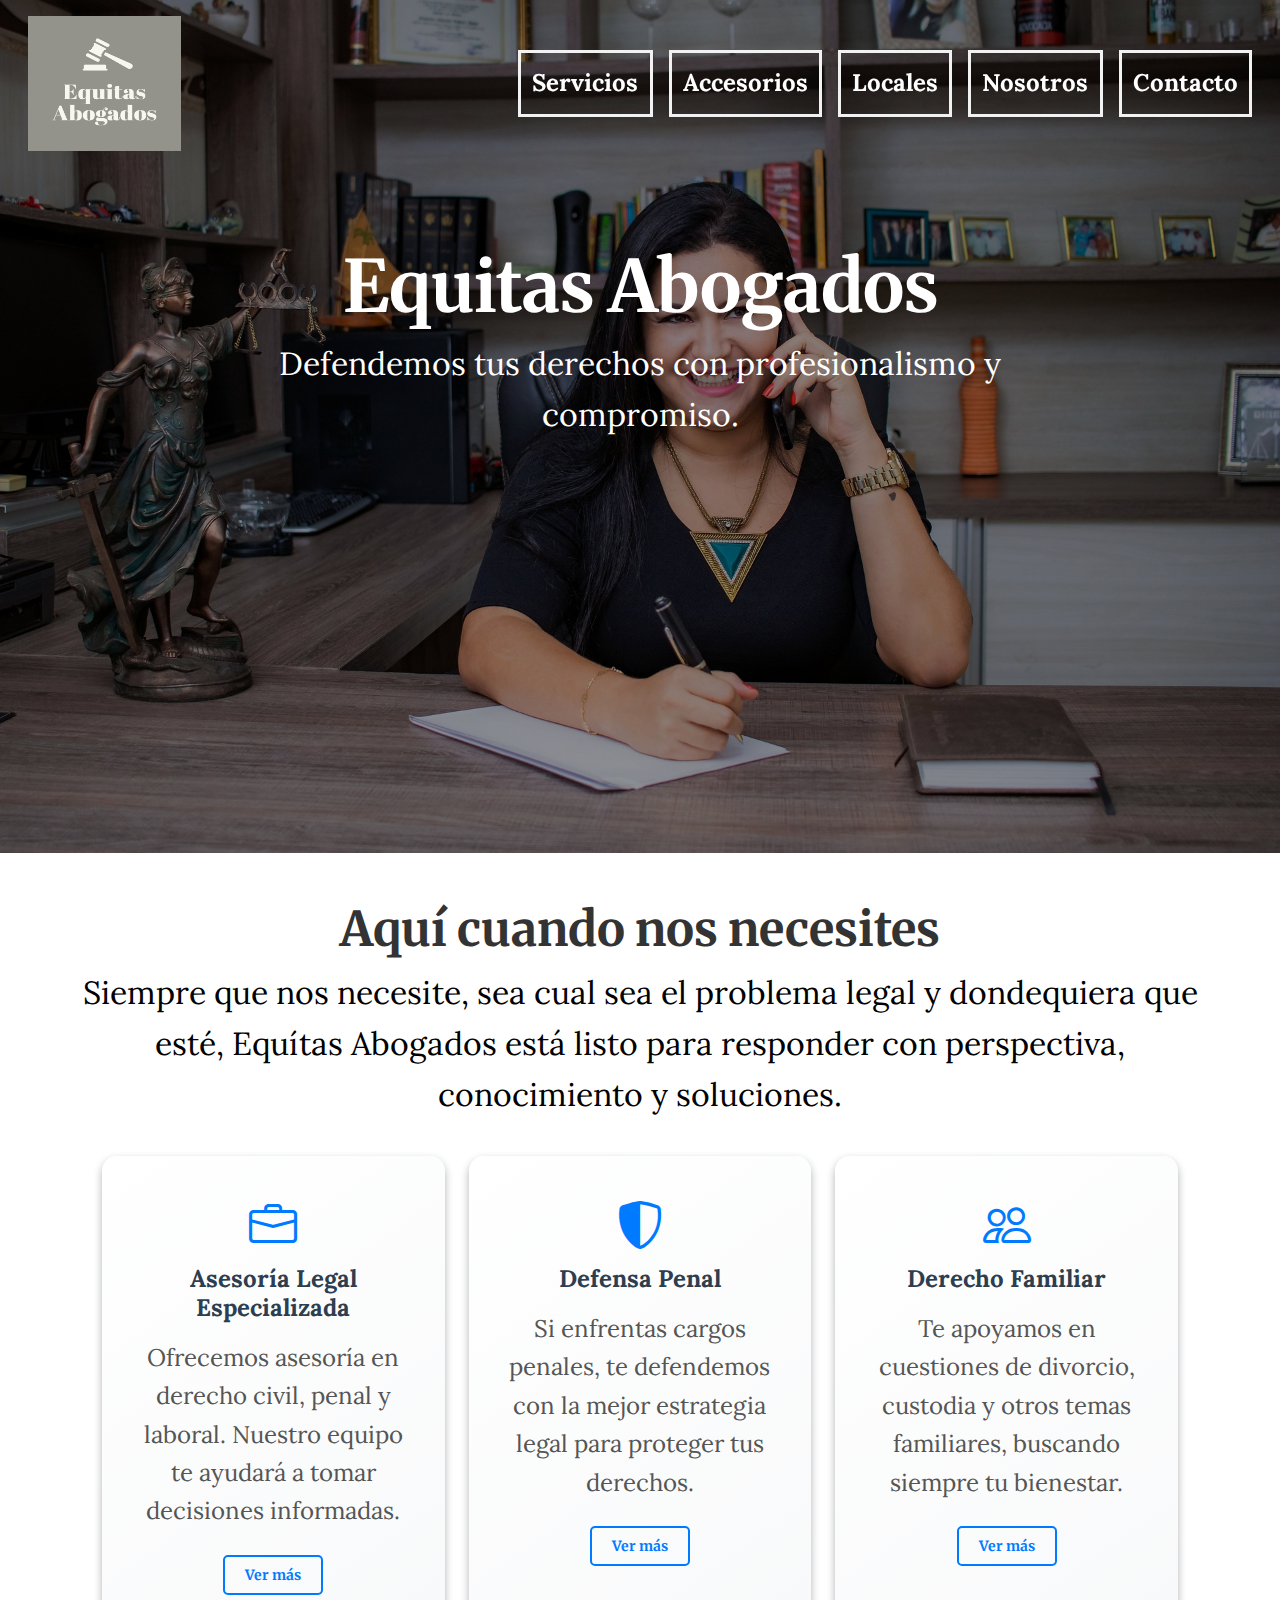
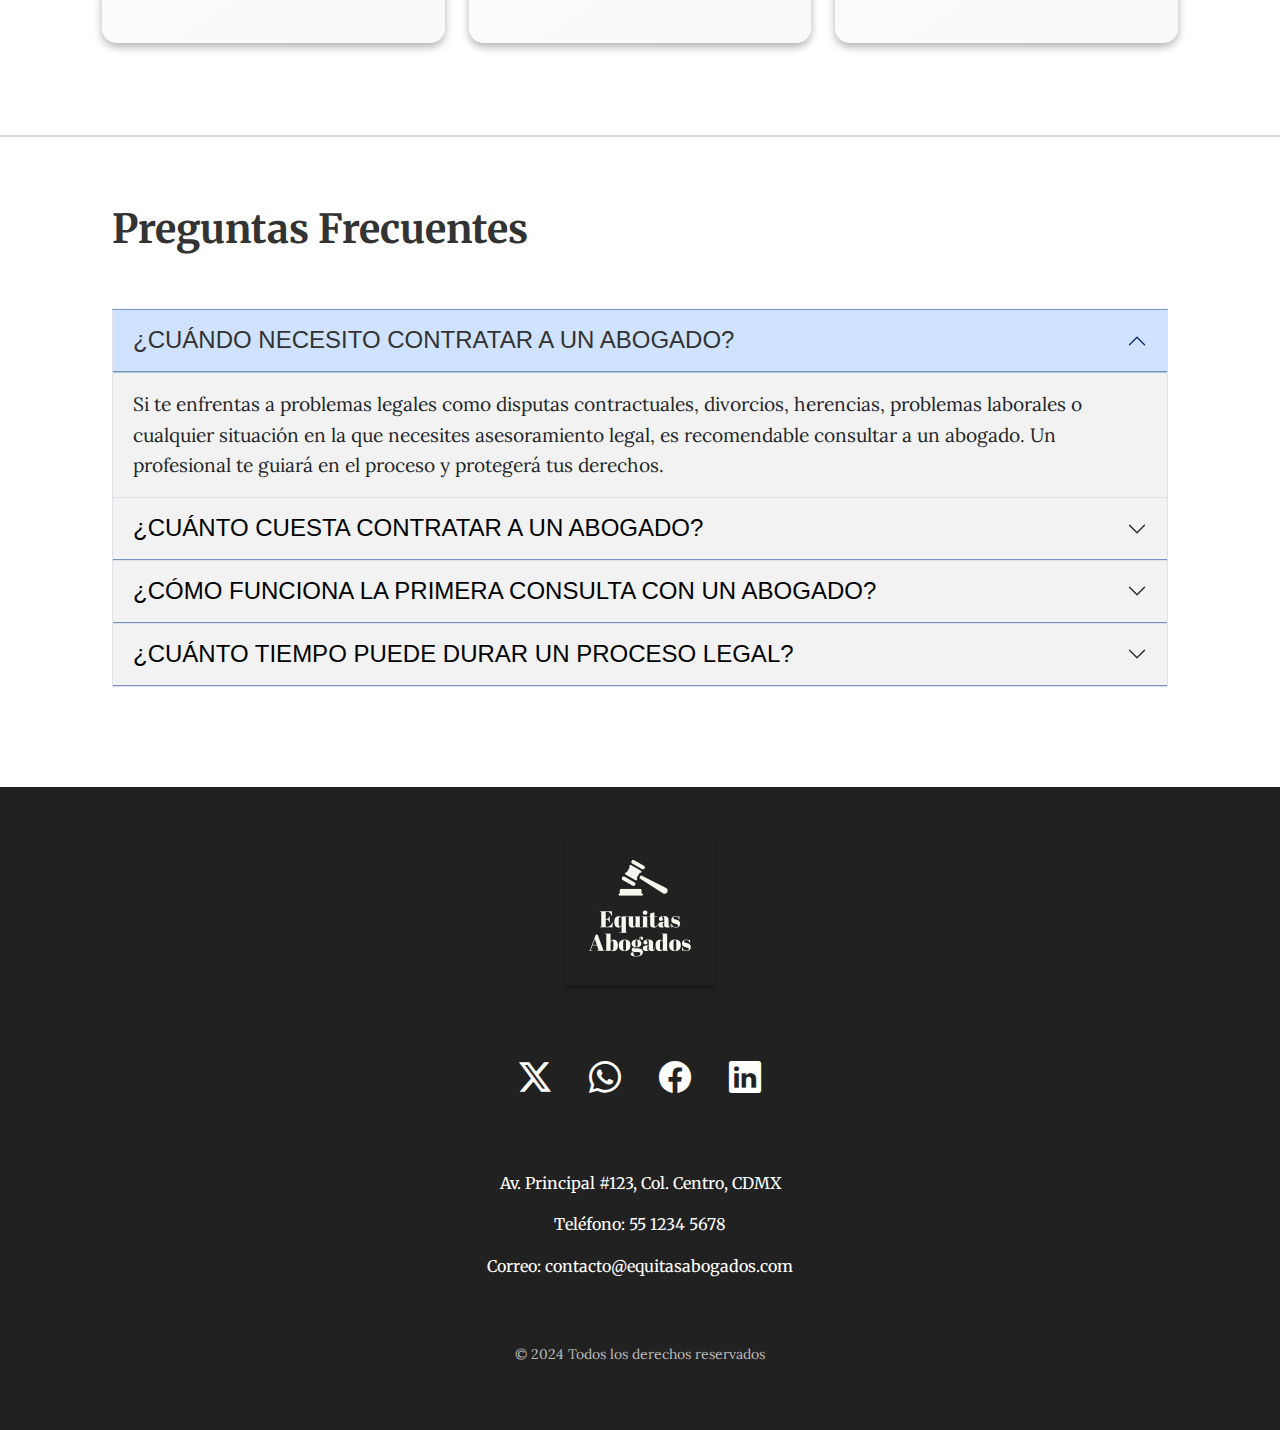
==== index.html @ 5354ce87 "Terminado el home" ====
<!DOCTYPE html>
<html lang="es">
<head>
    <meta charset="UTF-8">
    
    <meta name="description" content="Vortelix">
    <meta name="viewport" content="width=device-width, initial-scale=1.0">
    <!-- Fuentes -->
    <link href="https://fonts.googleapis.com/css2?family=Lora:wght@400;700&family=Merriweather:wght@700&family=Montserrat:wght@600&family=Playfair+Display:ital,wght@1,400&display=swap" rel="stylesheet">

<!-- Bootstrap -->
    <link rel="stylesheet" href="https://cdn.jsdelivr.net/npm/bootstrap-icons@1.11.3/font/bootstrap-icons.min.css">
    <link href="https://cdn.jsdelivr.net/npm/bootstrap@5.3.3/dist/css/bootstrap.min.css" rel="stylesheet" integrity="sha384-QWTKZyjpPEjISv5WaRU9OFeRpok6YctnYmDr5pNlyT2bRjXh0JMhjY6hW+ALEwIH" crossorigin="anonymous">
    <!-- CSS -->
    <link rel="stylesheet" href="style.css">
    <title>Vortelix</title>
    <!-- Favicon -->
    <link rel="icon" href="img/favicon.png" type="image/x-icon">
</head>
<body>
    <!-- Navbar -->
    <nav class="navbar navbar-expand-lg position-absolute w-100 navbar-light  ">
        <div class="container-fluid">
            <button class="navbar-toggler" type="button" data-bs-toggle="collapse" data-bs-target="#navbar-toggler" aria-controls="navbarTogglerDemo01" aria-expanded="false" aria-label="Toggle navigation">
                <i class="bi bi-list text-white fs-1"></i>      
            </button>
          <a class="navbar-logo d-block d-md-none d-lg-none" href="index.html">
            <img src="img/Equitas Abogados-.png" alt="" class="icono-navbar" id="#logo">
          </a>
            <div class="collapse navbar-collapse" id="navbar-toggler">
                <a class="navbar-logo d-none d-lg-block" href="index.html">
                    <img src="img/Equitas Abogados-.png" alt="" class="icono-navbar" id="#logo">
                </a>
                
                <ul class="navbar-nav d-flex justify-content-center align-items-center gap-3">
                    
                    <li class="nav-item">
                        <a class="nav-link " aria-current="page" href="#servicios">Servicios</a>
                    </li>
                    
                    <li class="nav-item">
                        <a class="nav-link" href="./accesorios.html">Accesorios</a>
                    </li>
                    
                    <li class="nav-item">
                        <a class="nav-link" href="./locales.html">Locales</a>
                    </li>
                    <li class="nav-item">
                        <a class="nav-link" href="./blog.html">Nosotros</a>
                    </li>
                    <li class="nav-item">
                        <a class="nav-link" href="./contacto.html">Contacto</a>
                    </li>
                </ul>
            </div>
        </div>
    </nav>
      
    <!-- Hero -->
     
    <section class="  hero ">
        <!-- Carousel (fondo) -->
        
        <div id="carouselExampleAutoplaying" class="carousel slide" data-bs-ride="carousel">
            <div class="carousel-inner">
                <div class="carousel-item active">
                    <img src="img/foto-1.jpg" class="d-block w-100 carousel-img" alt="Imagen 1">
                    <div class="carousel-caption">
                        <h1>Equitas Abogados</h1>
                        <p>Defendemos tus derechos con profesionalismo y compromiso.</p>
                    </div>
                    <div class="carousel-overlay"></div>
                </div>
                <div class="carousel-item">
                    <img src="img/foto-2.jpg" class="d-block w-100 carousel-img" alt="Imagen 2">
                    <div class="carousel-caption">
                        <h1>Expertos en Derecho</h1>
                        <p>Más de 20 años de experiencia resolviendo casos con éxito.</p>
                    </div>
                    <div class="carousel-overlay"></div>
                </div>
                <div class="carousel-item">
                    <img src="img/foto-3.jpg" class="d-block w-100 carousel-img" alt="Imagen 3">
                    <div class="carousel-caption">
                        <h1>Consulta Gratuita</h1>
                        <p>Agenda tu cita y recibe asesoría personalizada.</p>  
                    </div>
                    <div class="carousel-overlay"></div>
                </div>
            </div>
        </div>
        
    </section>

    <!-- Planes -->
    <section class="planes seccion-oscura py-5" id="servicios">
        <div class="container">
            <div class="row plan-cards">
                <div class="tit-servicio text-center">
                    <h1>Aquí cuando nos necesites</h1>
                    <p>Siempre que nos necesite, sea cual sea el problema legal y dondequiera que esté, Equítas Abogados está listo para responder con perspectiva, conocimiento y soluciones.</p>
                </div>
                <div class="row servicios">
                    <div class="col-12 col-lg-4 mb-4">
                        <div class="card h-100">
                            <div class="card-body text-center">
                                <i class="bi bi-briefcase"></i>
                                <h5 class="card-title">Asesoría Legal Especializada</h5>
                                <p class="card-text">Ofrecemos asesoría en derecho civil, penal y laboral. Nuestro equipo te ayudará a tomar decisiones informadas.</p>
                                <a href="#" class="card-link">Ver más</a>
                            </div>
                        </div>
                    </div>
                    <div class="col-12 col-lg-4 mb-4">
                        <div class="card h-100">
                            <div class="card-body text-center">
                                <i class="bi bi-shield-shaded"></i>
                                <h5 class="card-title">Defensa Penal</h5>
                                <p class="card-text">Si enfrentas cargos penales, te defendemos con la mejor estrategia legal para proteger tus derechos.</p>
                                <a href="#" class="card-link">Ver más</a>
                            </div>
                        </div>
                    </div>
                    <div class="col-12  col-lg-4 mb-4">
                        <div class="card h-100 medio">
                            <div class="card-body text-center">
                                <i class="bi bi-people"></i>
                                <h5 class="card-title">Derecho Familiar</h5>
                                <p class="card-text">Te apoyamos en cuestiones de divorcio, custodia y otros temas familiares, buscando siempre tu bienestar.</p>
                                <a href="#" class="card-link">Ver más </i>
                                </a>
                            </div>
                        </div>
                    </div>
                </div>
            </div>
        </div>
    </section>
    <!-- FAQ -->
     <section class="faq">
        <div class="container py-5">
            <h2>Preguntas Frecuentes</h2>
        </div>
        <div class="container">
            <div class="accordion" id="accordionExample">
                <div class="accordion-item">
                  <h2 class="accordion-header" id="headingOne">
                    <button class="accordion-button" type="button" data-bs-toggle="collapse" data-bs-target="#collapseOne" aria-expanded="true" aria-controls="collapseOne">
                        ¿Cuándo necesito contratar a un abogado?
                    </button>
                  </h2>
                  <div id="collapseOne" class="accordion-collapse collapse show" aria-labelledby="headingOne" data-bs-parent="#accordionExample">
                    <div class="accordion-body">
                        Si te enfrentas a problemas legales como disputas contractuales, divorcios, herencias, problemas laborales o cualquier situación en la que necesites asesoramiento legal, es recomendable consultar a un abogado. Un profesional te guiará en el proceso y protegerá tus derechos.
                    </div>
                  </div>
                </div>
                <div class="accordion-item">
                  <h2 class="accordion-header" id="headingTwo">
                    <button class="accordion-button collapsed" type="button" data-bs-toggle="collapse" data-bs-target="#collapseTwo" aria-expanded="false" aria-controls="collapseTwo">
                        ¿Cuánto cuesta contratar a un abogado?
                    </button>
                  </h2>
                  <div id="collapseTwo" class="accordion-collapse collapse" aria-labelledby="headingTwo" data-bs-parent="#accordionExample">
                    <div class="accordion-body">
                        El costo varía según la especialidad del caso, la complejidad y el tiempo que requiera. En nuestro bufete ofrecemos una consulta inicial para evaluar tu situación y brindarte un presupuesto transparente y detallado.
                    </div>
                  </div>
                </div>
                <div class="accordion-item">
                  <h2 class="accordion-header" id="headingThree">
                    <button class="accordion-button collapsed" type="button" data-bs-toggle="collapse" data-bs-target="#collapseThree" aria-expanded="false" aria-controls="collapseThree">
                        ¿Cómo funciona la primera consulta con un abogado?
                    </button>
                  </h2>
                  <div id="collapseThree" class="accordion-collapse collapse" aria-labelledby="headingThree" data-bs-parent="#accordionExample">
                    <div class="accordion-body">
                        En la primera consulta, analizamos tu caso, te explicamos las opciones legales disponibles y resolvemos tus dudas. Te recomendamos traer todos los documentos relevantes para que podamos brindarte la mejor asesoría posible.
                    </div>
                  </div>
                </div>
                <div class="accordion-item">
                    <h2 class="accordion-header" id="headingFour">
                      <button class="accordion-button collapsed" type="button" data-bs-toggle="collapse" data-bs-target="#collapseFour" aria-expanded="false" aria-controls="collapseFour">
                        ¿Cuánto tiempo puede durar un proceso legal?
                      </button>
                    </h2>
                    <div id="collapseFour" class="accordion-collapse collapse" aria-labelledby="headingFour" data-bs-parent="#accordionExample">
                      <div class="accordion-body">
                        La duración de un proceso depende del tipo de caso y la carga de trabajo del sistema judicial. Algunos casos pueden resolverse en semanas con un acuerdo extrajudicial, mientras que otros pueden tardar meses o años si requieren un juicio.
                      </div>
                    </div>
                </div>
              </div>
        </div>
     </section>

     
     
        
    </section>


      <!-- Footer -->
      <footer class="footer d-flex flex-column align-items-center justify-content-center gap-4 py-5">
        <img src="img/logo2.png" alt="Logo" id="logo" class="mb-4">
        <div class="iconos-redes-sociales d-flex flex-wrap align-items-center justify-content-center mb-4">
            <a href="https://x.com" target="_blank">
                <i class="bi bi-twitter-x"></i>
            </a>
            <a href="https://www.instagram.com/" target="_blank">
                <i class="bi bi-whatsapp"></i>
            </a>
            <a href="https://www.facebook.com/" target="_blank">
                <i class="bi bi-facebook"></i>
            </a>
            <a href="https://www.linkedin.com/" target="_blank">
                <i class="bi bi-linkedin"></i>
            </a>
        </div>
        <div class="info text-center">
            <p>Av. Principal #123, Col. Centro, CDMX</p>
            <p>Teléfono: 55 1234 5678</p>
            <p>Correo: contacto@equitasabogados.com</p>
        </div>
        <div class="derechos-autor text-center mt-4">
            <p>&#169; 2024 Todos los derechos reservados</p>
        </div>
    </footer>
    
    
    
    
    <script src="https://cdn.jsdelivr.net/npm/bootstrap@5.3.3/dist/js/bootstrap.bundle.min.js" integrity="sha384-YvpcrYf0tY3lHB60NNkmXc5s9fDVZLESaAA55NDzOxhy9GkcIdslK1eN7N6jIeHz" crossorigin="anonymous">
    </script>
   
   
   <!-- Botón flotante -->


    



</body>
</html>
---- style.css ----
/* Globales */
:root {
    --verde: #142426;
    --azul: #2E3D59;
    --celeste: #7394BF;
    --gris: #BFBFBF;
    --blanco: ##F2F2F2;
}



body{
    font-family: 'Lora', serif;
    font-weight: 400;
    color: #333333;
    line-height: 1.6;
}

section{
    display: flex;
    flex-direction: column;
    align-items: center;
    justify-content: center;
}

h1, h2, h3 {
    font-family: 'Merriweather', serif;
    font-weight: 700;
    font-size: 2.5rem;
}
button, .cta {
    font-family: 'Montserrat', sans-serif;
    font-weight: 600;
    text-transform: uppercase;
    color: #ffffff;
    background-color: #004080;
    padding: 10px 20px;
    border-radius: 5px;
}
.seccion-oscura{
    color: white;
    background-color: var(--blanco) ;
}

.seccion-clara{
    color: black;
    background-color: white;
}

.seccion-roja{
    color: black;
    background-color: var(--gris);
}

.seccion-titulo{
    font-size: 3rem;
    padding: 15px 0;
    font-family: 'Roboto Flex', cursive;
}

.titulo-amarillo{
    color:rgba(255, 255, 120, 1);
    padding-bottom: 25px;

}
.seccion-descripcion{
    font-size: 1.2rem;
    color: #584e4e;
}

.seccion-texto{
    font-size: 1.2rem;
}

.texto-negro{
    color: black;
}

.texto-blanco{
    color: var(--blanco);
}

a{
    text-decoration: none;
    
}

.tarjeta{
    width: 260px;
    height: 236px;
}

/* Navbar */

.navbar{
    padding: 1rem;
    background-color: transparent;
    position: fixed;
    top: 0;
    left: 0;
    width: 100%;
    z-index: 1000; /* Asegura que esté por encima del hero */
    
}

.navbar-collapse{
    align-items: center;
    justify-content: space-between;
    
}

.navbar-logo {
    display: flex;
    align-items: center;
    gap: 2rem;
    color: black;
    font-size: 1.5rem;
}

.nav-item{
    font-size: 1.5rem;
    border: #f2f2f2 solid;
    padding: 0.2rem;
}

.nav-item a{
    
    color: white;
    font-weight: 700;
    line-height: 1.6;
}

.nav-item:hover{
    border-color: var(--azul);
}
.nav-item a:hover{
    color: var(--celeste);
}


.icono-navbar{
    width: 86px; 
    height: 86px;
}

.navbar-logo img{
    width: 153px;
    height: 135px;
}

#logo{
    box-shadow: 0px 4px 4px 0px rgba(0, 0, 0, 0.25);

}


/* Hero */
.hero {
    height:fit-content; 
    overflow: hidden; 
}

.carousel-inner, .carousel-item, .carousel-img {
    width: 100%;
}

.carousel-overlay {
    position: absolute;
    top: 0;
    left: 0;
    width: 100%;
    height: 100%;
    background: rgba(0, 0, 0, 0.4); /* Overlay oscuro */
    z-index: 1;
}

.carousel-caption {
    position: absolute;
    top: 50%;
    left: 50%;
    transform: translate(-50%, -50%);
    text-align: center;
    color: white;
    padding: 20px;
    border-radius: 10px;
    width: 60%;
    z-index: 2; 
}

.carousel-caption h1{
    font-size: 4.5rem;
}
.carousel-caption p{
    font-size: 2rem;
}
.carousel-img {
    object-fit: cover;
    width: 100%;
    height: 100%;
    
}
.navbar button{
    border-color: #F2F2F2;
}


/* Servicios */
.servicios{
    height:fit-content;
    margin: auto;
    padding: 20px;
    
    
}

.servicios .card {
    border: none;
    border-radius: 15px;
    overflow: hidden;
    transition: transform 0.3s ease, box-shadow 0.3s ease;
    background: linear-gradient(145deg, #ffffff, #f8f9fa);
    box-shadow: 0 4px 8px rgba(0, 0, 0, 0.3);
    margin-bottom: 1rem; /* Añade margen inferior */
}

.servicios .card-body {
    padding: 2rem;
    text-align: center;
}

.servicios .card-title {
    font-size: 1.5rem;
    font-weight: bold;
    color: #2c3e50;
    margin-bottom: 1rem;
}

.servicios .card-text {
    font-size: 1.5rem;
    color: #555;
    margin-bottom: 1.5rem;
}

.servicios .card-link {
    text-decoration: none;
    color: #007bff;
    font-weight: bold;
    transition: color 0.3s ease, background-color 0.3s ease, padding 0.3s ease;
    display: inline-block;
    padding: 7px 20px;
    border: 2px solid #007bff;
    border-radius: 5px;
    background-color: transparent;
    font-family: 'Merriweather', sans-serif;
}


.servicios .card-link:hover {
    color: #ffffff;
    background-color: #007bff;
    border-color: #0056b3;
    padding: 7px 24px;
}

.servicios .card-link::after {
    
    margin-left: 5px;
    transition: margin-left 0.3s ease;
}

.servicios .card-link:hover::after {
    margin-left: 10px;
}

.servicios .bi {
    font-size: 3rem;
    color: #007bff;
    margin-bottom: 1rem;
}



.tit-servicio {
    color: black;
}

.tit-servicio h1 {
    font-size: 3rem;
    color: #333333;
}

.tit-servicio p {
    font-size: 2rem;
}
/* Experiencuia */

.experiencia{
    padding: 100px; 
    padding-top: 0;
    margin: 0;
}

.custom-section {
    
    color: #e8e6d7;
    padding: 20px;
}
.divider {
    border-left: 10px solid #e8e6d7;
    height: 100%;
}



/* Seccion contacto */

.contacto .container{
    max-width: 1100px;
    min-height: 100px;
    padding: 20px;

}

.rectangulo{
    margin-top: -4rem;
    background-color: var(--celeste);
    border-radius: 10px;
    box-shadow: 0px 1px 3px 1px rgb(173, 172, 172);
}

.contacto .row{
    width: 100%;
    display: flex;
    align-items: center;

}

.contacto h1{
    font-size: 2rem;
}

.contacto .descripcion{
    color:#333333;
    font-size: 1.3rem;
}

.contacto form{
    
    text-align: start;
}
.contacto p{
    color: white;
}

.contacto input, textarea{
    padding-bottom: 1rem;
}

.contacto button{
    align-items:center;
}

.icono-cont{
    width: 20px;
    height: 20px;
}

.btn-danger{
    background-color: #d10000;
}

/* FAQ */
.faq {
    color: white;
    padding: 100px;
    padding-top: 20px;
    border-top: solid 2px #3333332f;
}

.faq h2 {
    color: #333;
}

.accordion-item {
    border-top: solid 1px var(--celeste);
    border-radius: 0 !important ; /* Bordes no redondeados */
    background-color: #F2F2F2;
    cursor: pointer;
    
}


.accordion-header {
    border-bottom: 1px solid var(--celeste); /* Grosor de 5px y color negro */
    border-radius: 0 !important; /* Bordes no redondeados */
    
}
.accordion-header button{
    font-size: 1.5rem;
    font-weight: 500;
    color: black;
}


.accordion-button:hover{
    background-color: #7394bf7b;
}

.accordion-button {
    border-radius: 0 !important; /* Bordes no redondeados */
    border: none;
    background-color: #F2F2F2;
    color: #333;
    transition: background-color 0.3s ease, color 0.3s ease; /* Transición para la animación del fondo y color */
    font-family: 'Merriwather', sans-serif;
}

.accordion-button:not(.collapsed) {
    color: #333;
    
    box-shadow: none;
}

.accordion-button:focus {
    box-shadow: none;
}

.accordion-body {
    border-top: 1px solid #7394bf7b; /* Grosor de 5px y color negro */
    border-radius: 0 !important; /* Bordes no redondeados */
    font-size: 1.2rem;
}


/* Footer */

footer {
    background-color: #212121;
    color: white;
    padding: 40px 20px;
    text-align: center;
}

footer img {
    width: 150px;
    height: auto;
}

.iconos-redes-sociales {
    margin: 20px 0;
}

.iconos-redes-sociales a {
    width: 50px;
    height: 50px;
    display: flex;
    align-items: center;
    justify-content: center;
    margin: 0 10px;
    transition: transform 0.3s ease, color 0.3s ease;
}

.iconos-redes-sociales a:hover {
    transform: scale(1.1);
}

.iconos-redes-sociales i {
    color: white;
    font-size: 2rem;
    transition: color 0.3s ease;
}

.iconos-redes-sociales a:hover i {
    color: var(--celeste);
}

.info {
    font-family: 'Merriweather', serif;
    font-size: 1rem;
    margin-top: 20px;
}

.derechos-autor {
    font-size: 0.875rem;
    color: #bbb;
    margin-top: 20px;
}

/*Pagina Accesorios*/

.accesorios{
    background: rgba(51, 51, 51, 0.21);
    max-width: fit-content;
    padding: 5rem;
}

.card{
    background: #F2F2F2;
}
.card-body{
    padding-top: rem;
    text-align: center;
    font-size: 14px;
}
.card-body h5{
    font-size: 14px;
}

.card-text-1{
    text-align: start;
    font-weight: 600;
}

.rosado{
    background: rgba(246, 224, 224, 0.74);

}



/*Pagina Contacto*/


.formulario {
    background: linear-gradient(45deg, rgba(0, 35, 51, 1), rgba(0, 51, 102, 1));

    height: 768px;
    background-size: cover;
    display: flex;
    justify-content: center;
    align-items: center;
    margin: 0;
}

hr{
    color: white;
}

.form-container {
    background-color: rgba(45, 59, 74, 0.5);
    backdrop-filter: blur(10px);
    border: 1px solid rgba(255, 255, 255, 0.1);
    width: 70%;
    box-shadow: 0 8px 32px rgba(0, 0, 0, 0.2);
    color: white;
}

.form-container h2{
    
    font-size: 24px;
    font-weight: 500;
    line-height: 28.13px;
    text-align: left;
    text-underline-position: from-font;
    text-decoration-skip-ink: none;

}

.form-label {
    color: white;
    font-size: 0.875rem;
    margin-bottom: 0.5rem;
}

.custom-input {
    background-color: rgba(255, 255, 255, 0.05);
    border: 1px solid var(--gray-depth);
    color: white;
    padding: 0.75rem 1rem;
    transition: all 0.2s ease;
}

.custom-input:focus {
    background-color: rgba(255, 255, 255, 0.1);
    border-color: var(--primary);
    box-shadow: 0 0 0 0.25rem rgba(209, 0, 0, 0.25);
    outline: none;
}

.custom-input::placeholder {
    color: rgba(180, 190, 201, 0.5);
}

.custom-button {
    background-color: var(--primary);
    border: none;
    color: white;
    padding: 0.75rem 1.5rem;
    font-weight: 600;
    transition: all 0.2s ease;
}

.custom-button:hover {
    background-color: #b80000;
    transform: translateY(-2px);
}

.custom-button:active {
    transform: translateY(0);
}

.text-gray {
    color: var(--gray);
}

.text-accent {
    color: var(--primary);
    text-decoration: none;
    transition: color 0.2s ease;
}

.text-accent:hover {
    color: #b80000;
}




/* Blog */

.hero-blog{
    background-image: url(img/fondo-blog.png);
    height: 350px;
    font-family: "Roboto Flex", sans-serif;
    color:#d10000;
    font-size: 24px;
    font-weight: 700;
    line-height: 28.13px;
    text-align: left;
}
.conatainer-q{
    background-color: #333333;
}

.texto-rojo{
    color: #d10000;
}

.hero-cards{
    
    background-image: url(img/fondo-blog.png);
    padding: 3rem;
    padding-bottom: 20px;

}

.card-1{
    border-radius: 16px;
    border: none;
    font-weight: bold;
    background: white
}

.card-body-1{
    gap: 5rem;
    text-align: start;
}



.card-body-1 h6{
    font-size: 2rem;
    font-weight: 600;
}

.card-body-1 p{
    font-weight: 500;
}

.card-1 img{
    border-radius: 16px;
}




/* Diseño responsivo */
@media screen and (max-width: 575px) {
    .overlay p{
        font-size: 20px;
    }
    .overlay i{
        font-size: 40px;
    }

    .carousel-caption h1{
        font-size: 3rem;
    }
    .carousel-caption p{
        font-size: 2rem;
    }
    .carousel-inner, .carousel-item {
        height: 50vh;
    }

    h2{
        font-size: 2rem;
    }
    .tit-servicio h1 {
        font-size: 2rem; /* Ajusta el tamaño de la fuente */
    }
    .tit-servicio p {
        font-size: 1.5rem; /* Ajusta el tamaño de la fuente */
    }
    
    .faq{
        padding: 0;
        padding-bottom: 100px;
    }

    .faq h2{
        text-align: center;
    }
    .accordion-header button{
        font-size: 1rem;
    }
    
}


@media screen and (max-width: 768px) {
    .navbar-brand{
        display: none;
    }
    
    

    .carousel-inner, .carousel-item {
        height: 60vh;
    }
    
    .plan-card img{
        max-width: 80%;
        height: auto;
    }

    
    .experiencia{
        font-size: 1.2rem;
        padding: 2.5rem;
        padding-bottom: 100px;
    }

    .nav-item{
        font-size: 0.8rem;
        padding-right: 0.5rem;
        padding-left: 0.5rem;
    }

    .accesorios{
        margin: 0;
    }
    
    .navbar-logo img{
        width: 103px;
        height: 85px;
    }
    .navbar-collapse {
        background-color: #F2F2F2;
        padding: 1rem;
        
        margin-top: 10px;
    }
    
    .nav-item a {
        color: #333333; /* Color oscuro para fondo claro */
        font-size: 1.2rem;
    }
    
}

@media screen and (min-width: 700px) {
    .hero-inferior-img{
        max-width: 600px;
    }
}

@media screen and (max-width: 975px){
    
    

    .carousel-inner, .carousel-item {
        height: 100vh;
    }
    .planes .container {
        padding-left: 15px;
        padding-right: 15px;
    }
    .medio{
        align-items: center;
    }
}
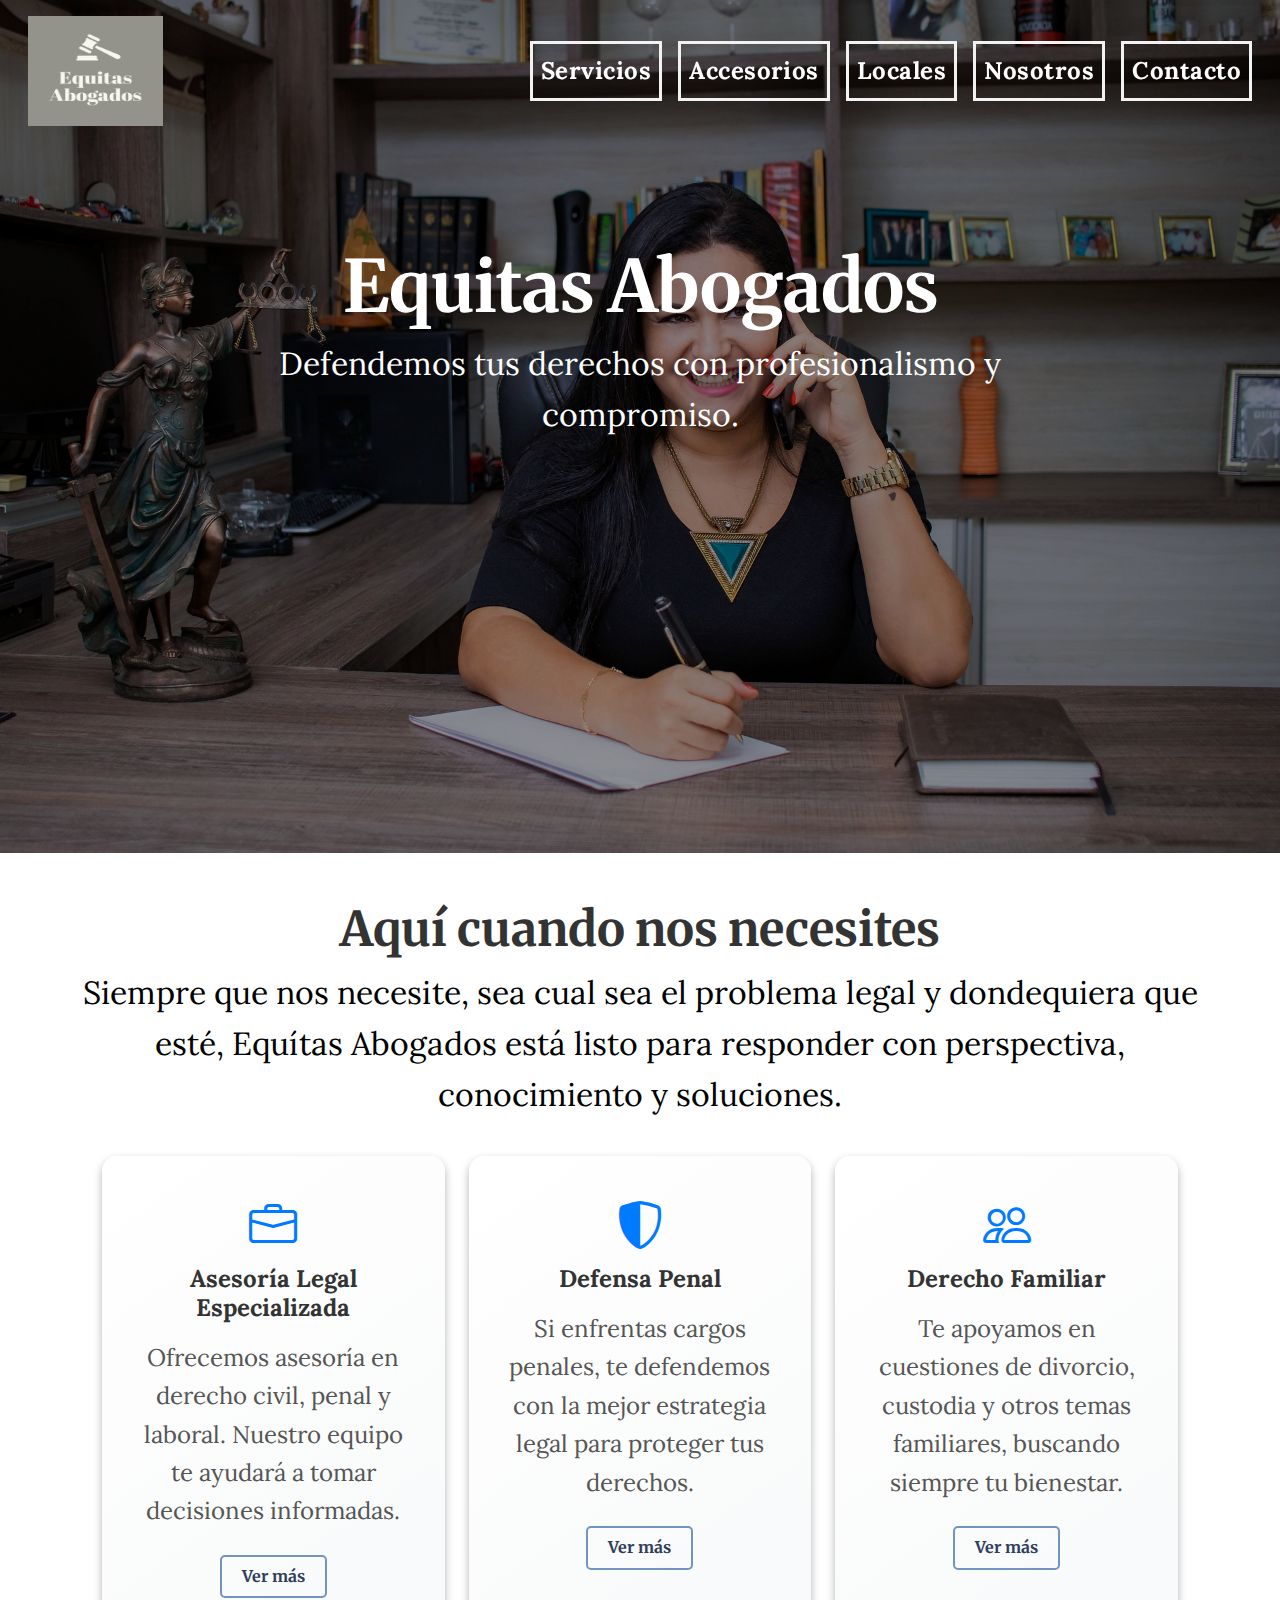
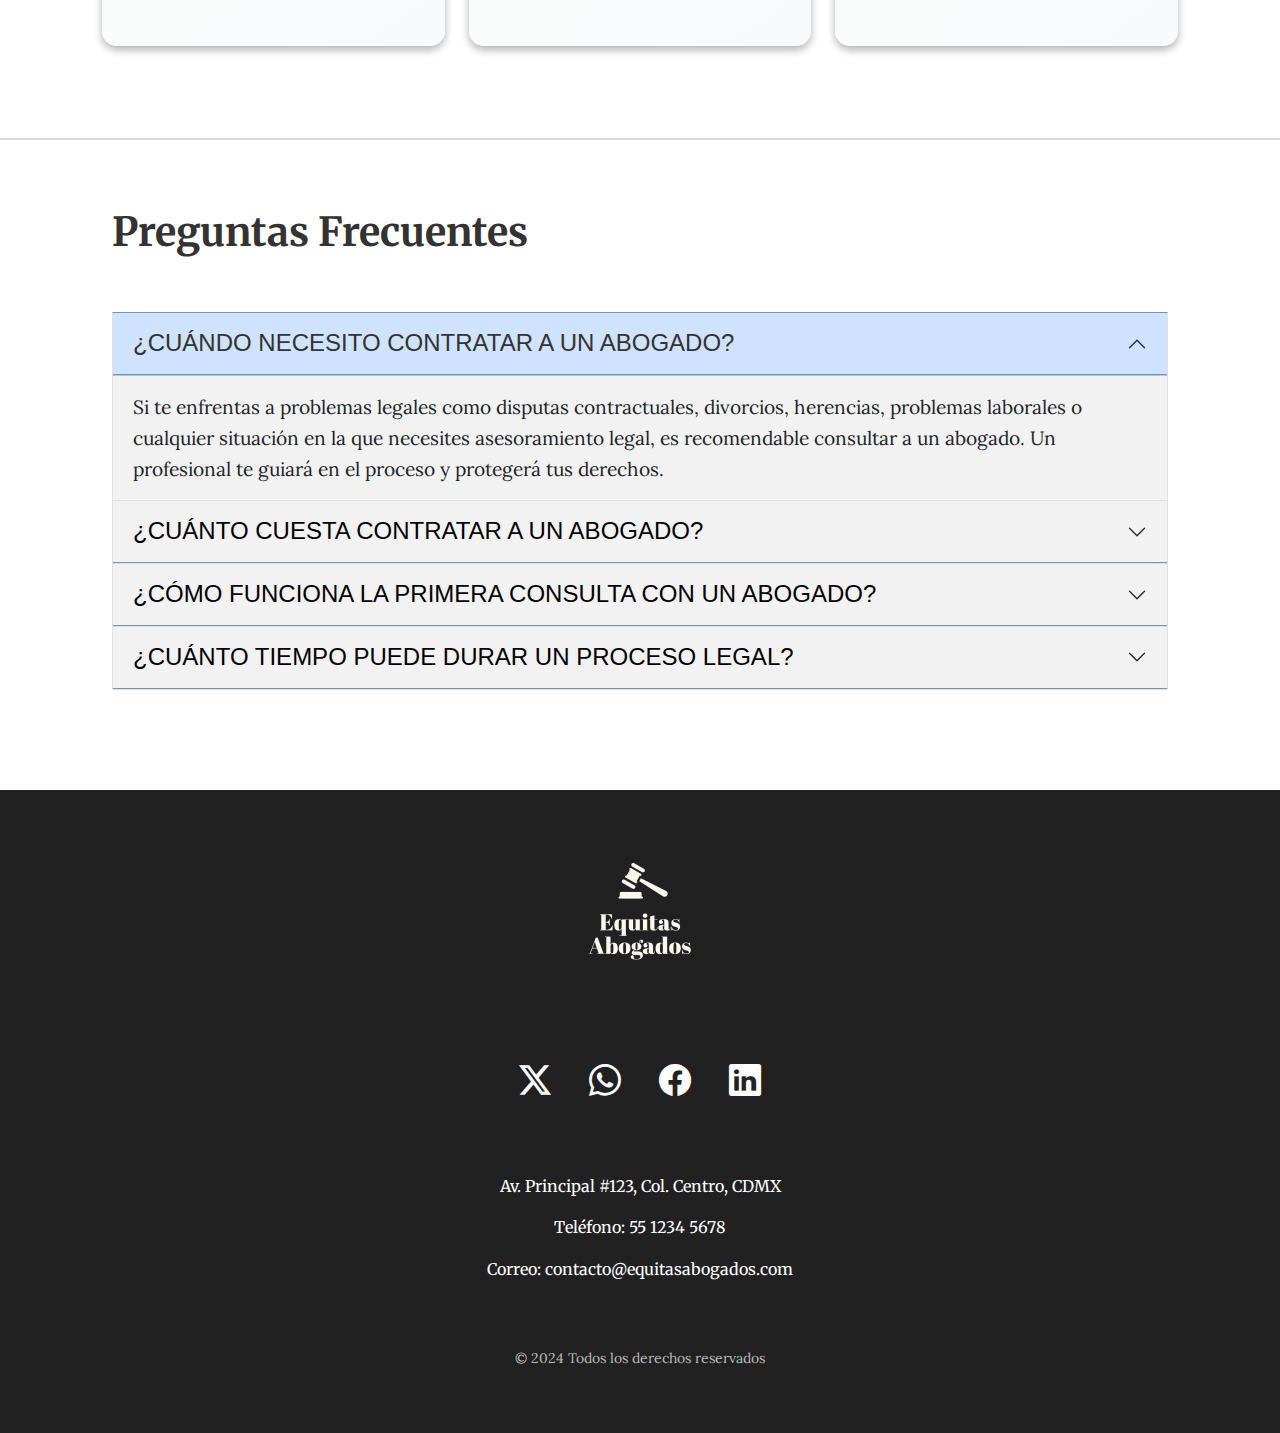
==== commit 8ba62335: "empezando servicios" ====
--- a/index.html
+++ b/index.html
@@ -35,7 +35,7 @@
                 <ul class="navbar-nav d-flex justify-content-center align-items-center gap-3">
                     
                     <li class="nav-item">
-                        <a class="nav-link " aria-current="page" href="#servicios">Servicios</a>
+                        <a class="nav-link " aria-current="page" href="./servicios.html">Servicios</a>
                     </li>
                     
                     <li class="nav-item">
@@ -231,11 +231,27 @@
     
     
     
+    <script>
+        document.addEventListener("DOMContentLoaded", function () {
+            window.addEventListener("scroll", function () {
+                let navbar = document.querySelector(".navbar");
+                console.log("Scroll detectado: " + window.scrollY); // Ver si el evento se activa
+                if (window.scrollY > 50) {
+                    navbar.classList.add("scrolled");
+                    console.log("Clase agregada");
+                } else {
+                    navbar.classList.remove("scrolled");
+                    console.log("Clase eliminada");
+                }
+            });
+        });
+    </script>
+
     <script src="https://cdn.jsdelivr.net/npm/bootstrap@5.3.3/dist/js/bootstrap.bundle.min.js" integrity="sha384-YvpcrYf0tY3lHB60NNkmXc5s9fDVZLESaAA55NDzOxhy9GkcIdslK1eN7N6jIeHz" crossorigin="anonymous">
     </script>
+    
    
    
-   <!-- Botón flotante -->
 
 
     
--- a/style.css
+++ b/style.css
@@ -100,8 +100,20 @@
     left: 0;
     width: 100%;
     z-index: 1000; /* Asegura que esté por encima del hero */
-    
-}
+    transition: background-color 0.3s ease;
+}
+
+.navbar.scrolled {
+    position: fixed !important;
+    top: 0;
+    left: 0;
+    width: 100%;
+    background-color: var(--verde); /* Cambia el fondo al hacer scroll */
+    box-shadow: 0px 4px 10px rgba(0, 0, 0, 0.1);
+    z-index: 1000;
+    
+}
+
 
 .navbar-collapse{
     align-items: center;
@@ -120,14 +132,13 @@
 .nav-item{
     font-size: 1.5rem;
     border: #f2f2f2 solid;
-    padding: 0.2rem;
+    padding: 0;
 }
 
 .nav-item a{
-    
     color: white;
     font-weight: 700;
-    line-height: 1.6;
+    letter-spacing: 0.02em;
 }
 
 .nav-item:hover{
@@ -144,24 +155,55 @@
 }
 
 .navbar-logo img{
-    width: 153px;
-    height: 135px;
-}
-
-#logo{
-    box-shadow: 0px 4px 4px 0px rgba(0, 0, 0, 0.25);
-
-}
+    width: 135px;
+    height: 110px;
+}
+
+
 
 
 /* Hero */
 .hero {
-    height:fit-content; 
-    overflow: hidden; 
-}
-
+    position: relative;
+    display: flex;
+    align-items: center;
+    justify-content: center;
+    overflow: hidden;
+}
+.hero2{
+    position: relative;
+    height: 80vh;
+    display: flex;
+    align-items: center;
+    justify-content: center;
+    overflow: hidden;
+}
+
+.hero2 .banner {
+    
+    display: flex;
+    align-items: center;
+    justify-content: center;
+}
+
+.hero2 .hero-img { 
+    object-fit: cover; /* Asegura que la imagen cubra todo el contenedor */
+    object-position: center; /* Centra la imagen */
+}
+
+.hero2 .hero-title {
+    position: absolute;
+    bottom: 20px;
+    left: 100px;
+    color: white;
+    font-size: 3rem;
+    font-weight: bold;
+    letter-spacing: 0.03em;
+    text-shadow: 2px 2px 4px rgba(0, 0, 0, 0.7); /* Añade sombra al texto para mejor legibilidad */
+}
 .carousel-inner, .carousel-item, .carousel-img {
     width: 100%;
+
 }
 
 .carousel-overlay {
@@ -231,7 +273,7 @@
 .servicios .card-title {
     font-size: 1.5rem;
     font-weight: bold;
-    color: #2c3e50;
+    color: #333;
     margin-bottom: 1rem;
 }
 
@@ -243,12 +285,12 @@
 
 .servicios .card-link {
     text-decoration: none;
-    color: #007bff;
+    color: var(--azul);
     font-weight: bold;
     transition: color 0.3s ease, background-color 0.3s ease, padding 0.3s ease;
     display: inline-block;
     padding: 7px 20px;
-    border: 2px solid #007bff;
+    border: 2px solid var(--celeste);
     border-radius: 5px;
     background-color: transparent;
     font-family: 'Merriweather', sans-serif;
@@ -257,8 +299,8 @@
 
 .servicios .card-link:hover {
     color: #ffffff;
-    background-color: #007bff;
-    border-color: #0056b3;
+    background-color: var(--celeste);
+    border-color: var(--celeste);
     padding: 7px 24px;
 }
 
@@ -286,92 +328,16 @@
 
 .tit-servicio h1 {
     font-size: 3rem;
-    color: #333333;
+    color: #333;
 }
 
 .tit-servicio p {
     font-size: 2rem;
 }
-/* Experiencuia */
-
-.experiencia{
-    padding: 100px; 
-    padding-top: 0;
-    margin: 0;
-}
-
-.custom-section {
-    
-    color: #e8e6d7;
-    padding: 20px;
-}
-.divider {
-    border-left: 10px solid #e8e6d7;
-    height: 100%;
-}
-
-
-
-/* Seccion contacto */
-
-.contacto .container{
-    max-width: 1100px;
-    min-height: 100px;
-    padding: 20px;
-
-}
-
-.rectangulo{
-    margin-top: -4rem;
-    background-color: var(--celeste);
-    border-radius: 10px;
-    box-shadow: 0px 1px 3px 1px rgb(173, 172, 172);
-}
-
-.contacto .row{
-    width: 100%;
-    display: flex;
-    align-items: center;
-
-}
-
-.contacto h1{
-    font-size: 2rem;
-}
-
-.contacto .descripcion{
-    color:#333333;
-    font-size: 1.3rem;
-}
-
-.contacto form{
-    
-    text-align: start;
-}
-.contacto p{
-    color: white;
-}
-
-.contacto input, textarea{
-    padding-bottom: 1rem;
-}
-
-.contacto button{
-    align-items:center;
-}
-
-.icono-cont{
-    width: 20px;
-    height: 20px;
-}
-
-.btn-danger{
-    background-color: #d10000;
-}
+
 
 /* FAQ */
 .faq {
-    color: white;
     padding: 100px;
     padding-top: 20px;
     border-top: solid 2px #3333332f;
@@ -486,37 +452,70 @@
     margin-top: 20px;
 }
 
-/*Pagina Accesorios*/
-
-.accesorios{
-    background: rgba(51, 51, 51, 0.21);
-    max-width: fit-content;
-    padding: 5rem;
-}
-
-.card{
-    background: #F2F2F2;
-}
-.card-body{
-    padding-top: rem;
-    text-align: center;
-    font-size: 14px;
-}
-.card-body h5{
-    font-size: 14px;
-}
-
-.card-text-1{
-    text-align: start;
-    font-weight: 600;
-}
-
-.rosado{
-    background: rgba(246, 224, 224, 0.74);
-
-}
-
-
+/*Pagina Servicios*/
+
+.info-servicios{
+    padding: 100px;
+    
+}
+
+.info-servicios .nav-link{
+    color: black;
+    font-size: 1.2rem;
+    font-family: 'Marriweather', sans-serif;
+    font-weight: 500; 
+}
+
+.info-servicios ul{
+    
+    
+}
+
+.tab-content{
+    
+    box-shadow: 0 4px 8px rgba(0, 0, 0, 0.3);
+    border-top: none;
+}
+
+
+.tab-pane{
+    color: black;
+    font-size: 1.5rem;
+    font-style:'Lora', sans-serif;
+    padding: 25px;
+
+    
+}
+
+.tab-pane a{
+    margin-top: 30px;
+    text-decoration: none;
+    color: var(--azul);
+    font-weight: bold;
+    transition: color 0.3s ease, background-color 0.3s ease, padding 0.3s ease;
+    display: inline-block;
+    padding: 7px 15px;
+    border: 2px solid var(--celeste);
+    border-radius: 5px;
+    background-color: transparent;
+}
+
+
+.tab-pane a:hover {
+    color: #ffffff;
+    background-color: var(--azul);
+    border-color: var(--celeste);
+    padding: 7px 20px;
+}
+
+.tab-pane a::after {
+    
+    margin-left: 5px;
+    transition: margin-left 0.3s ease;
+}
+.tab-pane a:hover::after {
+    margin-left: 10px;
+}
 
 /*Pagina Contacto*/
 
@@ -756,23 +755,28 @@
         height: 85px;
     }
     .navbar-collapse {
-        background-color: #F2F2F2;
         padding: 1rem;
+        margin-top: 10px;
+    }
+    
+    .tablist-content ul{
+        display: block;
         
-        margin-top: 10px;
-    }
-    
-    .nav-item a {
-        color: #333333; /* Color oscuro para fondo claro */
-        font-size: 1.2rem;
-    }
-    
+        
+    }
+    
+    .tablist-content li{
+        display: flex;
+        justify-content: center;
+    }
+
 }
 
 @media screen and (min-width: 700px) {
     .hero-inferior-img{
         max-width: 600px;
     }
+    
 }
 
 @media screen and (max-width: 975px){
@@ -789,4 +793,12 @@
     .medio{
         align-items: center;
     }
-}
+    .navbar li{
+        border: none;
+    }
+
+    .info-servicios{
+        padding: 0;
+        padding-top: 50px;
+    }
+}
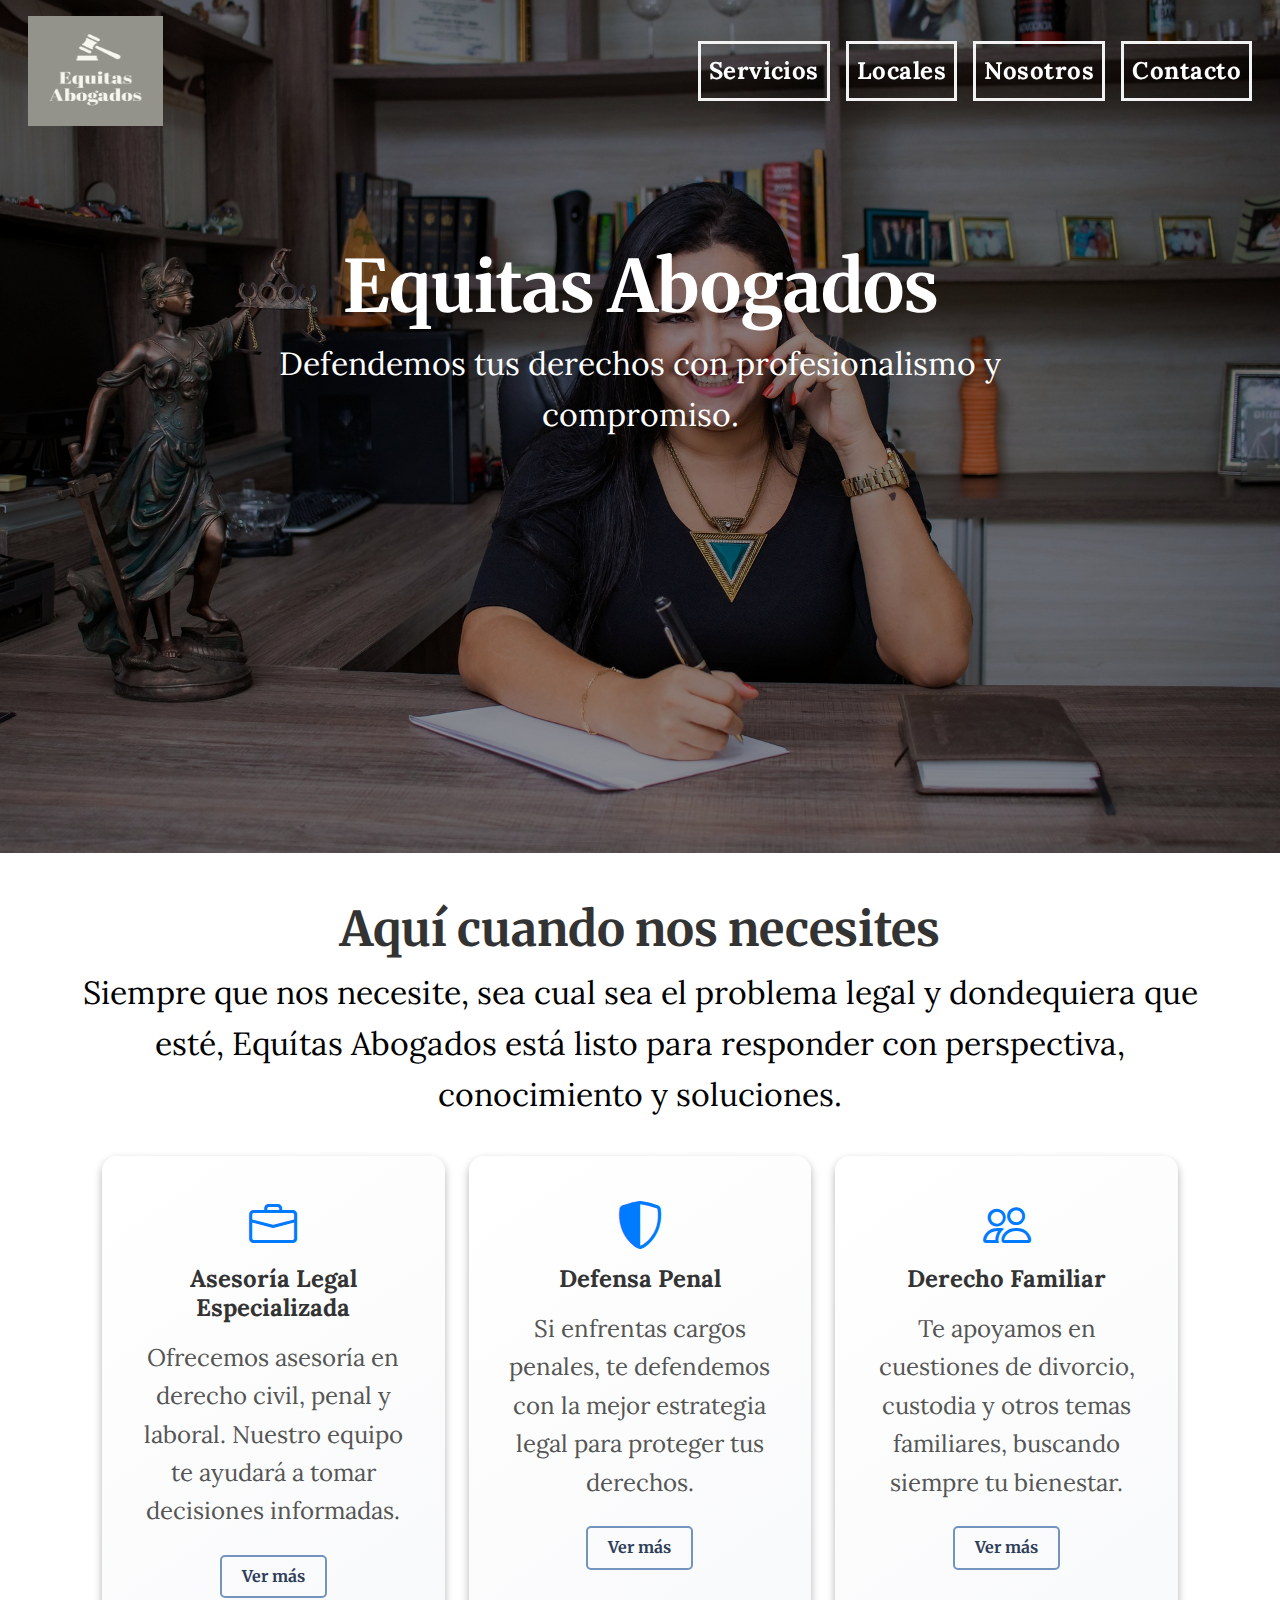
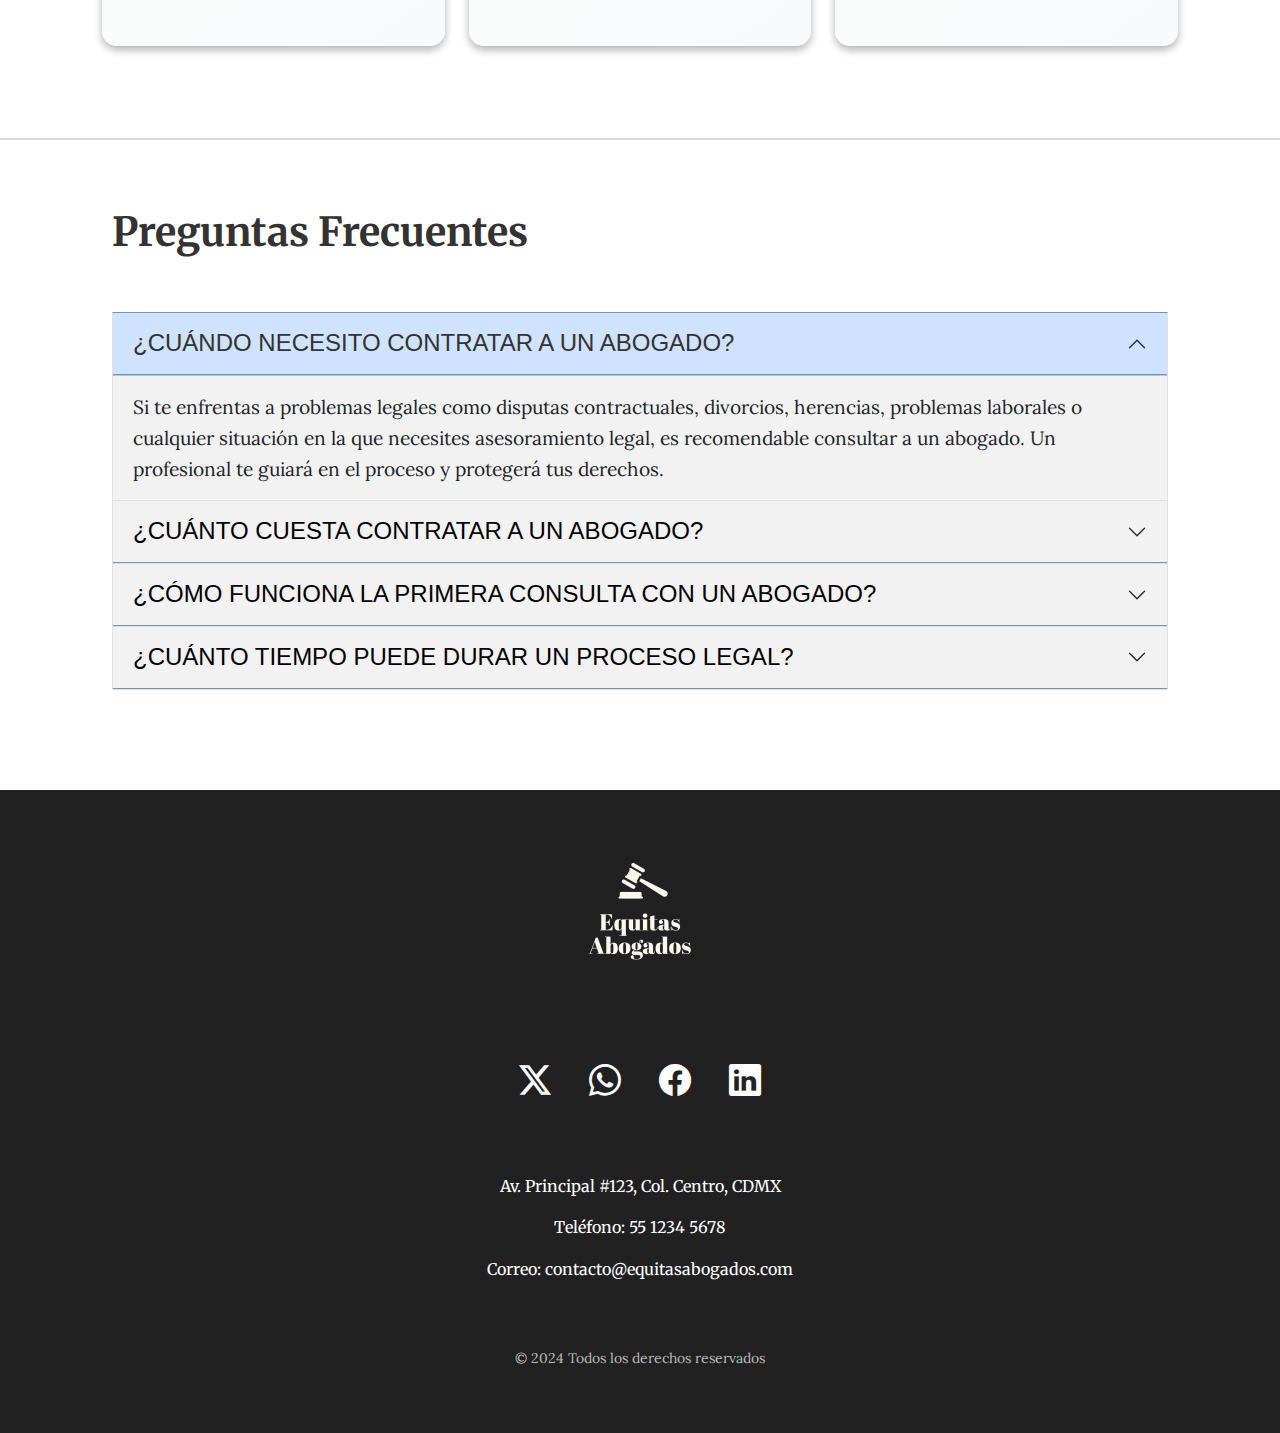
==== commit 0fde9457: "Terimando pagina contacto" ====
--- a/index.html
+++ b/index.html
@@ -39,14 +39,10 @@
                     </li>
                     
                     <li class="nav-item">
-                        <a class="nav-link" href="./accesorios.html">Accesorios</a>
-                    </li>
-                    
-                    <li class="nav-item">
                         <a class="nav-link" href="./locales.html">Locales</a>
                     </li>
                     <li class="nav-item">
-                        <a class="nav-link" href="./blog.html">Nosotros</a>
+                        <a class="nav-link" href="./nosotros.html">Nosotros</a>
                     </li>
                     <li class="nav-item">
                         <a class="nav-link" href="./contacto.html">Contacto</a>
--- a/style.css
+++ b/style.css
@@ -459,32 +459,33 @@
     
 }
 
-.info-servicios .nav-link{
+.tablist-content{
+    padding: 10px;
+   
+    box-shadow: 0 4px 8px rgba(0, 0, 0, 0.3);
+}
+
+
+.tablist-content .nav-link{
     color: black;
     font-size: 1.2rem;
     font-family: 'Marriweather', sans-serif;
-    font-weight: 500; 
-}
-
-.info-servicios ul{
-    
-    
-}
-
-.tab-content{
-    
-    box-shadow: 0 4px 8px rgba(0, 0, 0, 0.3);
-    border-top: none;
-}
-
+    font-weight: 500;
+    
+}
+
+.nav-link.active{
+    color: black !important;
+    background-color: white!important;
+    border-radius: 0 !important;
+    border: solid 3px black;
+}
 
 .tab-pane{
     color: black;
     font-size: 1.5rem;
     font-style:'Lora', sans-serif;
     padding: 25px;
-
-    
 }
 
 .tab-pane a{
@@ -517,100 +518,92 @@
     margin-left: 10px;
 }
 
-/*Pagina Contacto*/
-
-
-.formulario {
-    background: linear-gradient(45deg, rgba(0, 35, 51, 1), rgba(0, 51, 102, 1));
-
-    height: 768px;
-    background-size: cover;
-    display: flex;
-    justify-content: center;
-    align-items: center;
-    margin: 0;
-}
-
-hr{
-    color: white;
-}
-
-.form-container {
-    background-color: rgba(45, 59, 74, 0.5);
-    backdrop-filter: blur(10px);
-    border: 1px solid rgba(255, 255, 255, 0.1);
-    width: 70%;
-    box-shadow: 0 8px 32px rgba(0, 0, 0, 0.2);
-    color: white;
-}
-
-.form-container h2{
-    
-    font-size: 24px;
-    font-weight: 500;
-    line-height: 28.13px;
-    text-align: left;
-    text-underline-position: from-font;
-    text-decoration-skip-ink: none;
-
-}
-
-.form-label {
-    color: white;
-    font-size: 0.875rem;
-    margin-bottom: 0.5rem;
-}
-
-.custom-input {
-    background-color: rgba(255, 255, 255, 0.05);
-    border: 1px solid var(--gray-depth);
-    color: white;
-    padding: 0.75rem 1rem;
-    transition: all 0.2s ease;
-}
-
-.custom-input:focus {
-    background-color: rgba(255, 255, 255, 0.1);
-    border-color: var(--primary);
-    box-shadow: 0 0 0 0.25rem rgba(209, 0, 0, 0.25);
-    outline: none;
-}
-
-.custom-input::placeholder {
-    color: rgba(180, 190, 201, 0.5);
-}
-
-.custom-button {
-    background-color: var(--primary);
+.testimonios{
+    padding: 40px 40px 40px 40px;
+
+}
+
+.testimonios .carousel{
+    max-width: 800px;
+}
+
+.testimonios .carousel-item{
+    height: 500px;
+}
+
+.testimonio-img{
+    width: 150px;
+    height: 150px;
+    margin: 10px 10px 20px 10px;
+}
+
+.testimonio-content {
+    width: 100%;
+    height: 100%;
+    text-align: center;
+    
+}
+
+.testimonio-text{
+    
+    line-height: 1.2;
+    font-size: 20px;
+    text-align: center;
+}
+
+.testimonio-info{
+    font-weight: bold;
+}
+
+.testimonio-info p{
+    margin-bottom: 0;
+}
+
+.testimonio-info .cliente{
+    font-size: 1.2rem;
+}
+
+.testimonio-info .cargo{
+    font-size: 0.9rem;
+}
+/* Formulario de contacto */
+.contact-form-section {
+    background-color: #f8f9fa;
+    padding: 60px 0;
+}
+
+.contact-form-section h2 {
+    font-family: 'Merriweather', serif;
+    font-weight: 700;
+    color: #333;
+    letter-spacing: 0.05em;
+}
+
+.contact-form-section .form-label {
+    font-family: 'Lora', serif;
+    font-weight: 400;
+    color: #333333;
+}
+
+.contact-form-section .form-control {
+    border: 1px solid #2E3D59;
+    border-radius: 5px;
+}
+
+.contact-form-section .btn-primary {
+    background-color: #2E3D59;
     border: none;
-    color: white;
-    padding: 0.75rem 1.5rem;
+    font-family: 'Montserrat', sans-serif;
     font-weight: 600;
-    transition: all 0.2s ease;
-}
-
-.custom-button:hover {
-    background-color: #b80000;
-    transform: translateY(-2px);
-}
-
-.custom-button:active {
-    transform: translateY(0);
-}
-
-.text-gray {
-    color: var(--gray);
-}
-
-.text-accent {
-    color: var(--primary);
-    text-decoration: none;
-    transition: color 0.2s ease;
-}
-
-.text-accent:hover {
-    color: #b80000;
-}
+    text-transform: uppercase;
+    letter-spacing: 0.05em;
+    transition: background-color 0.3s ease;
+}
+
+.contact-form-section .btn-primary:hover {
+    background-color: #142426;
+}
+
 
 
 
@@ -683,10 +676,10 @@
     }
 
     .carousel-caption h1{
-        font-size: 3rem;
+        font-size: 2.5rem;
     }
     .carousel-caption p{
-        font-size: 2rem;
+        font-size: 1.5rem;
     }
     .carousel-inner, .carousel-item {
         height: 50vh;
@@ -696,10 +689,10 @@
         font-size: 2rem;
     }
     .tit-servicio h1 {
-        font-size: 2rem; /* Ajusta el tamaño de la fuente */
+        font-size: 2rem; 
     }
     .tit-servicio p {
-        font-size: 1.5rem; /* Ajusta el tamaño de la fuente */
+        font-size: 1.5rem; 
     }
     
     .faq{
@@ -713,7 +706,14 @@
     .accordion-header button{
         font-size: 1rem;
     }
-    
+
+    .info-servicios{
+        line-height: normal;
+    }
+    .testimonio-text {
+        margin: 10px 60px;
+        font-size: 1.1rem;
+    }
 }
 
 
@@ -759,15 +759,17 @@
         margin-top: 10px;
     }
     
-    .tablist-content ul{
-        display: block;
-        
-        
-    }
-    
-    .tablist-content li{
-        display: flex;
-        justify-content: center;
+    .tab-pane{
+        font-size: 1.2rem;
+    }
+
+    .info-servicios{
+        padding: 10px;
+        line-height: 1.4;
+    }
+
+    .tablist-content .nav-link{
+        font-size: 1rem;
     }
 
 }
@@ -783,9 +785,7 @@
     
     
 
-    .carousel-inner, .carousel-item {
-        height: 100vh;
-    }
+    
     .planes .container {
         padding-left: 15px;
         padding-right: 15px;
@@ -798,7 +798,7 @@
     }
 
     .info-servicios{
-        padding: 0;
+        padding: 10px;
         padding-top: 50px;
     }
 }
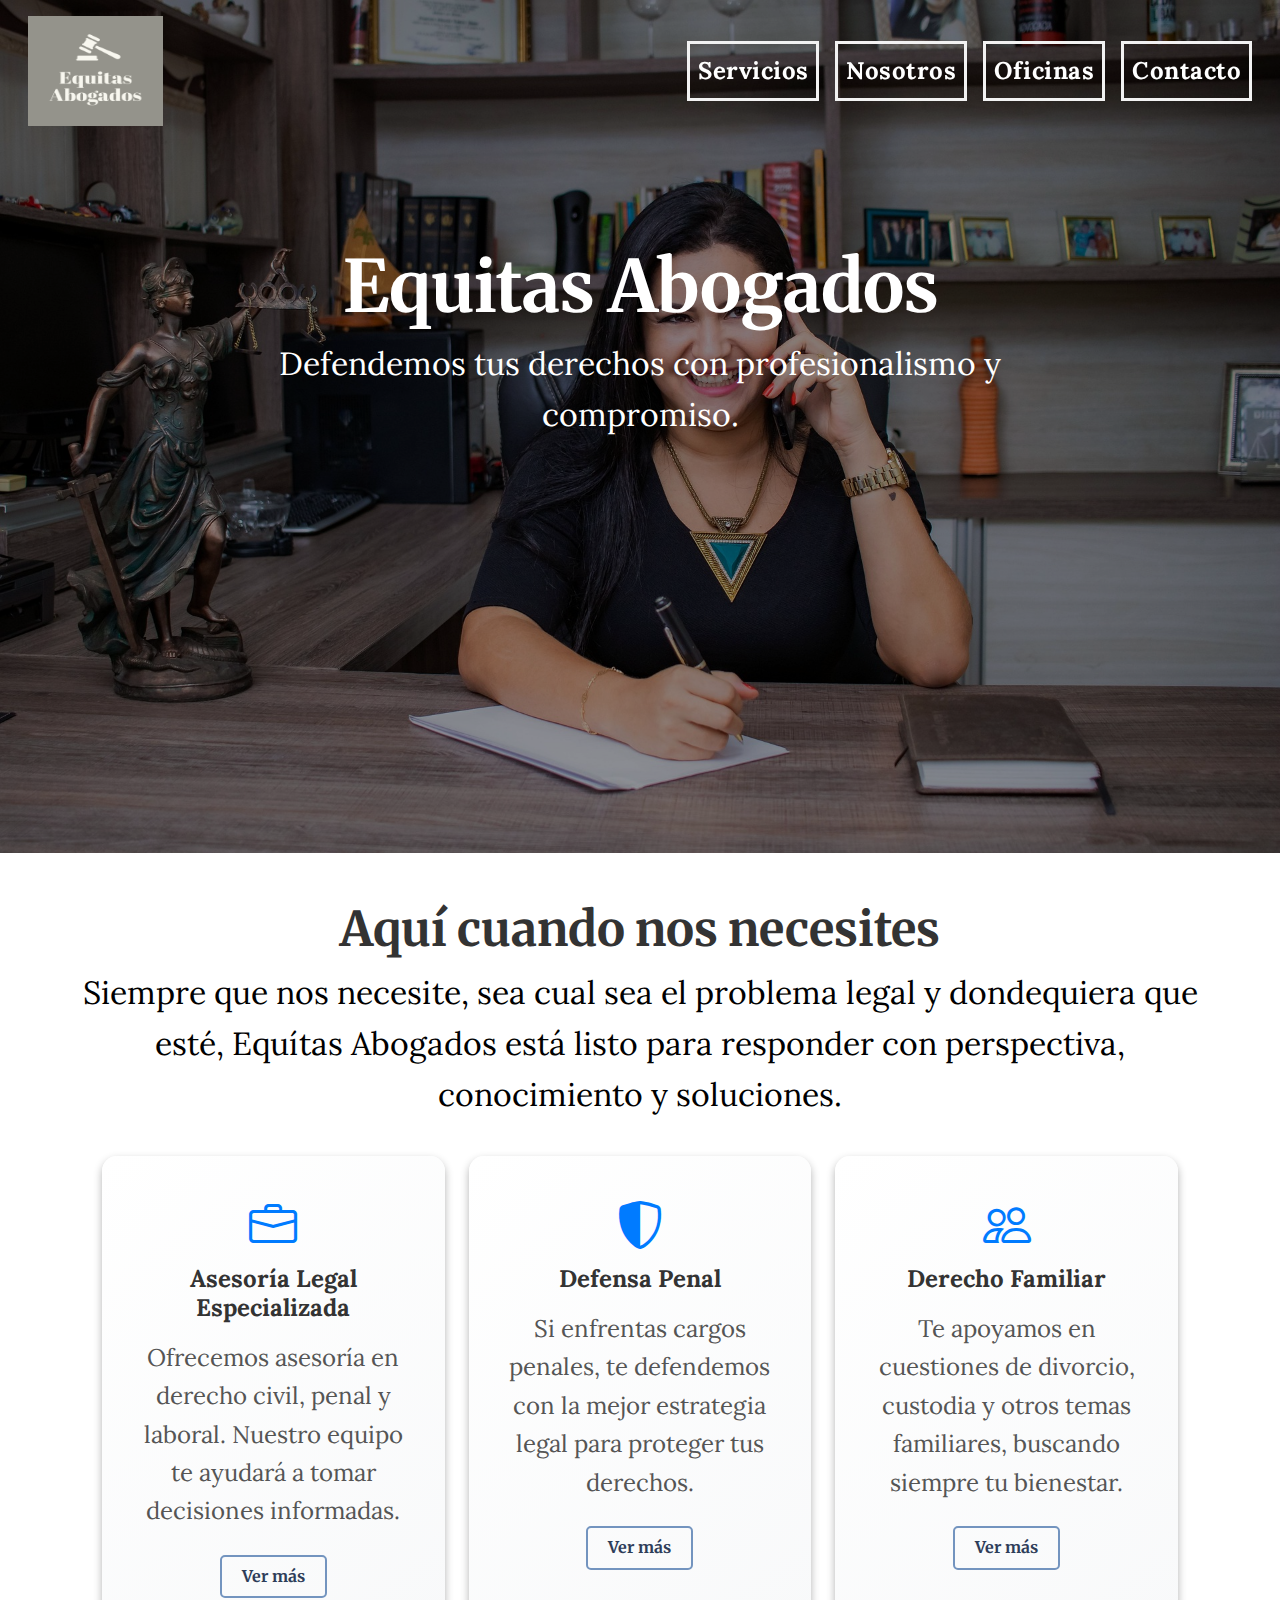
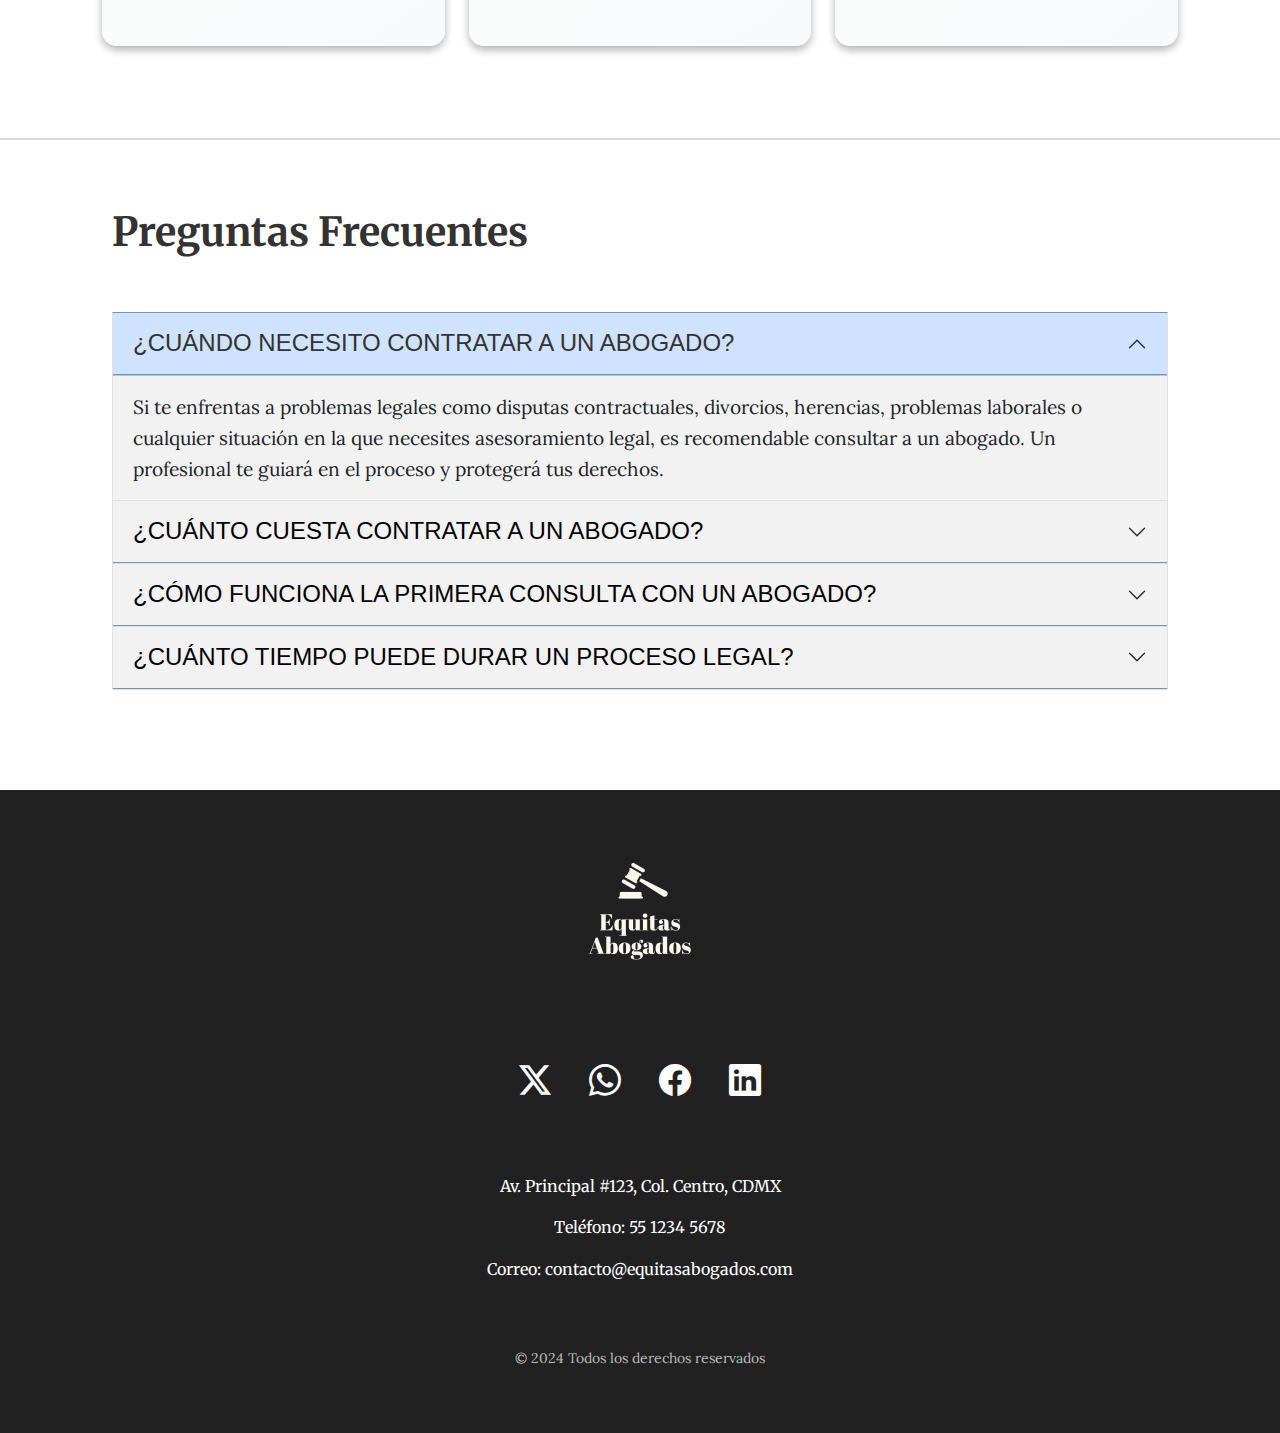
==== commit 41a7cddc: "Subiendo pagina oficinas" ====
--- a/index.html
+++ b/index.html
@@ -39,11 +39,13 @@
                     </li>
                     
                     <li class="nav-item">
-                        <a class="nav-link" href="./locales.html">Locales</a>
-                    </li>
-                    <li class="nav-item">
                         <a class="nav-link" href="./nosotros.html">Nosotros</a>
                     </li>
+
+                    <li class="nav-item">
+                        <a class="nav-link" href="./oficinas.html">Oficinas</a>
+                    </li>
+
                     <li class="nav-item">
                         <a class="nav-link" href="./contacto.html">Contacto</a>
                     </li>
--- a/style.css
+++ b/style.css
@@ -85,10 +85,7 @@
     
 }
 
-.tarjeta{
-    width: 260px;
-    height: 236px;
-}
+
 
 /* Navbar */
 
@@ -251,8 +248,6 @@
     height:fit-content;
     margin: auto;
     padding: 20px;
-    
-    
 }
 
 .servicios .card {
@@ -299,7 +294,7 @@
 
 .servicios .card-link:hover {
     color: #ffffff;
-    background-color: var(--celeste);
+    background-color: var(--azul);
     border-color: var(--celeste);
     padding: 7px 24px;
 }
@@ -523,9 +518,7 @@
 
 }
 
-.testimonios .carousel{
-    max-width: 800px;
-}
+
 
 .testimonios .carousel-item{
     height: 500px;
@@ -545,7 +538,7 @@
 }
 
 .testimonio-text{
-    
+    padding: 10px 150px;
     line-height: 1.2;
     font-size: 20px;
     text-align: center;
@@ -553,6 +546,7 @@
 
 .testimonio-info{
     font-weight: bold;
+    
 }
 
 .testimonio-info p{
@@ -567,6 +561,7 @@
     font-size: 0.9rem;
 }
 /* Formulario de contacto */
+
 .contact-form-section {
     background-color: #f8f9fa;
     padding: 60px 0;
@@ -604,6 +599,70 @@
     background-color: #142426;
 }
 
+
+/* Oficinas */
+
+.oficinas{
+    margin: 10px 150px;
+    padding: 40px;
+}
+
+.proyecto img{
+    height: 100%;
+    width: 100%;
+    padding: 10px;
+    border-radius: 10px;
+    display: block;
+    transition: all 0.2s ease;
+}
+
+.modal-header{
+    color: black;
+}
+
+.modal-body{
+    padding: 2rem;
+    color: black;
+}
+
+.proyectos-contenedor{
+    padding-top: 60px ;
+    margin-bottom: 40px;
+}
+
+.overlay{
+    transition: all 0.2s ease;
+    opacity: 0;
+    position: absolute;
+    top: 50%;
+    left: 50%;
+    transform: translate(-50%, -50%);
+    text-align: center;
+}
+
+.overlay p{
+    font-size: 25px;
+    font-weight: bold;
+    margin-bottom: 0;
+}
+
+.proyecto{
+    position: relative;
+}
+
+.proyecto:hover img{
+    opacity: 0.4;
+}
+
+.proyecto:hover .overlay{
+    opacity: 1;
+}
+
+.overlay i{
+    color: black;
+    font-size: 60px;
+    margin: 10px;
+}
 
 
 
@@ -667,6 +726,15 @@
 
 
 /* Diseño responsivo */
+
+@media screen and (max-width: 1280px){
+    .oficinas{
+        margin: 0;
+        
+    }
+    
+}
+
 @media screen and (max-width: 575px) {
     .overlay p{
         font-size: 20px;
@@ -711,7 +779,7 @@
         line-height: normal;
     }
     .testimonio-text {
-        margin: 10px 60px;
+        padding: 10px 50px;
         font-size: 1.1rem;
     }
 }
@@ -783,7 +851,9 @@
 
 @media screen and (max-width: 975px){
     
-    
+    .navbar{
+        background-color: var(--verde);
+    }
 
     
     .planes .container {
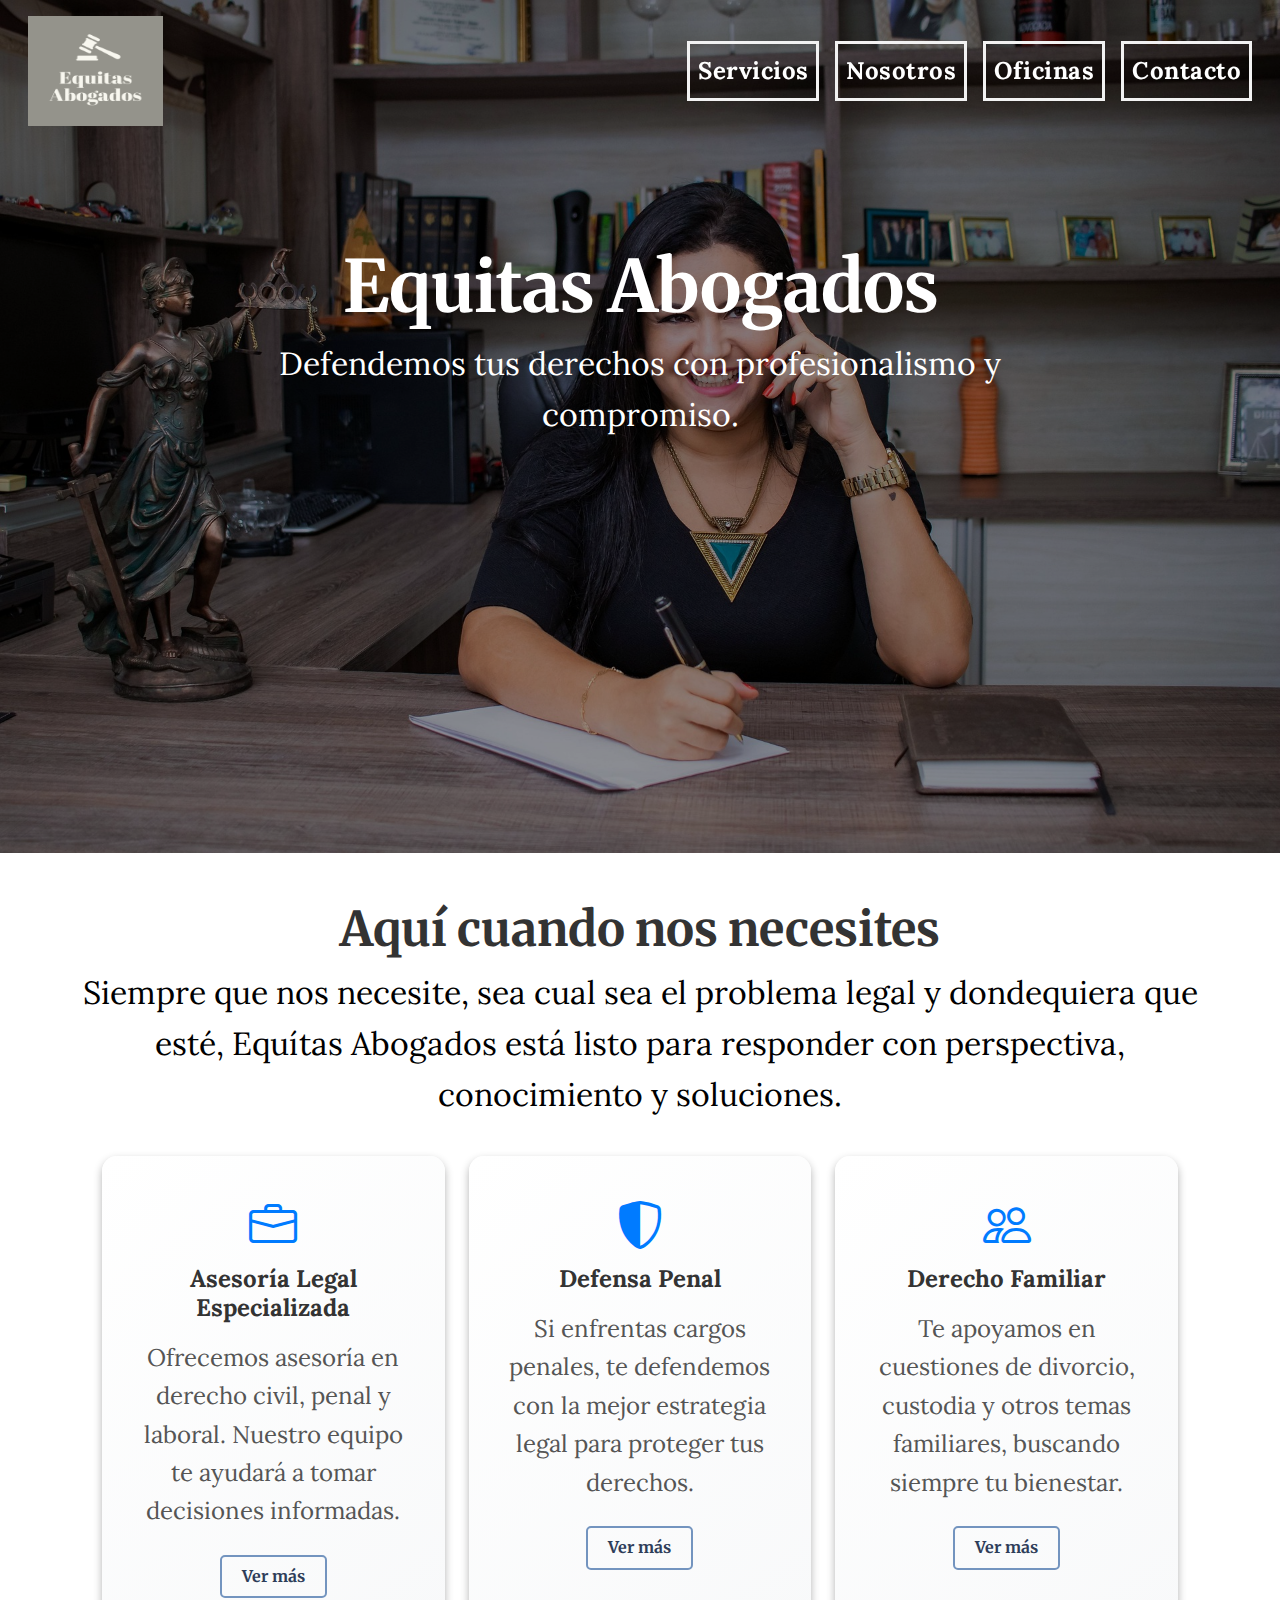
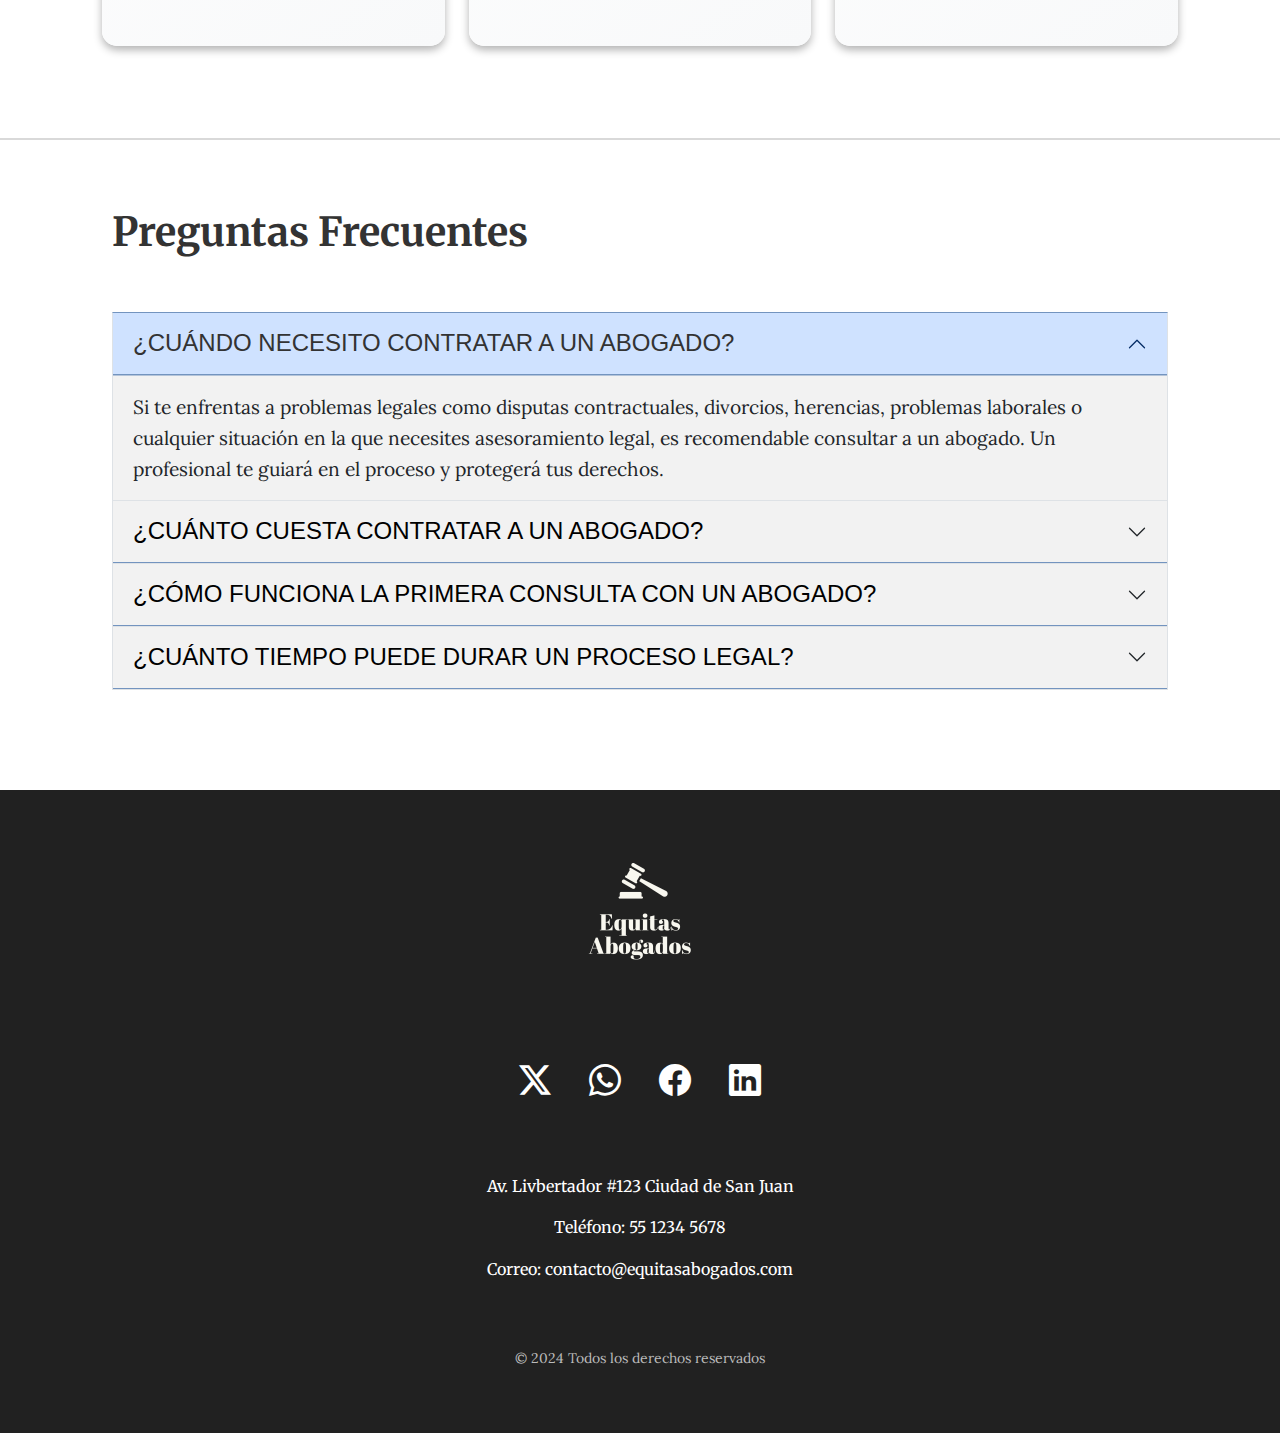
==== commit 40f55fae: "cambiando direcion del footer" ====
--- a/index.html
+++ b/index.html
@@ -13,9 +13,9 @@
     <link href="https://cdn.jsdelivr.net/npm/bootstrap@5.3.3/dist/css/bootstrap.min.css" rel="stylesheet" integrity="sha384-QWTKZyjpPEjISv5WaRU9OFeRpok6YctnYmDr5pNlyT2bRjXh0JMhjY6hW+ALEwIH" crossorigin="anonymous">
     <!-- CSS -->
     <link rel="stylesheet" href="style.css">
-    <title>Vortelix</title>
+    <title> Equitas Abogados</title>
     <!-- Favicon -->
-    <link rel="icon" href="img/favicon.png" type="image/x-icon">
+    <link rel="icon" href="img/favicon.svg" type="image/x-icon">
 </head>
 <body>
     <!-- Navbar -->
@@ -56,8 +56,7 @@
       
     <!-- Hero -->
      
-    <section class="  hero ">
-        <!-- Carousel (fondo) -->
+    <section class="hero">
         
         <div id="carouselExampleAutoplaying" class="carousel slide" data-bs-ride="carousel">
             <div class="carousel-inner">
@@ -91,7 +90,7 @@
     </section>
 
     <!-- Planes -->
-    <section class="planes seccion-oscura py-5" id="servicios">
+    <section class="py-5" id="servicios">
         <div class="container">
             <div class="row plan-cards">
                 <div class="tit-servicio text-center">
@@ -217,7 +216,7 @@
             </a>
         </div>
         <div class="info text-center">
-            <p>Av. Principal #123, Col. Centro, CDMX</p>
+            <p>Av. Livbertador #123 Ciudad de San Juan</p>
             <p>Teléfono: 55 1234 5678</p>
             <p>Correo: contacto@equitasabogados.com</p>
         </div>
--- a/style.css
+++ b/style.css
@@ -7,8 +7,6 @@
     --blanco: ##F2F2F2;
 }
 
-
-
 body{
     font-family: 'Lora', serif;
     font-weight: 400;
@@ -28,6 +26,7 @@
     font-weight: 700;
     font-size: 2.5rem;
 }
+
 button, .cta {
     font-family: 'Montserrat', sans-serif;
     font-weight: 600;
@@ -37,52 +36,10 @@
     padding: 10px 20px;
     border-radius: 5px;
 }
-.seccion-oscura{
-    color: white;
-    background-color: var(--blanco) ;
-}
-
-.seccion-clara{
-    color: black;
-    background-color: white;
-}
-
-.seccion-roja{
-    color: black;
-    background-color: var(--gris);
-}
-
-.seccion-titulo{
-    font-size: 3rem;
-    padding: 15px 0;
-    font-family: 'Roboto Flex', cursive;
-}
-
-.titulo-amarillo{
-    color:rgba(255, 255, 120, 1);
-    padding-bottom: 25px;
-
-}
-.seccion-descripcion{
-    font-size: 1.2rem;
-    color: #584e4e;
-}
-
-.seccion-texto{
-    font-size: 1.2rem;
-}
-
-.texto-negro{
-    color: black;
-}
-
-.texto-blanco{
-    color: var(--blanco);
-}
+
 
 a{
-    text-decoration: none;
-    
+    text-decoration: none;  
 }
 
 
@@ -111,7 +68,6 @@
     
 }
 
-
 .navbar-collapse{
     align-items: center;
     justify-content: space-between;
@@ -130,19 +86,19 @@
     font-size: 1.5rem;
     border: #f2f2f2 solid;
     padding: 0;
+    transition: transform 0.3s ease-in-out;
+    
 }
 
 .nav-item a{
-    color: white;
+    color: white !important;
     font-weight: 700;
     letter-spacing: 0.02em;
 }
 
-.nav-item:hover{
-    border-color: var(--azul);
-}
-.nav-item a:hover{
-    color: var(--celeste);
+.nav-item:hover {
+    transform: scale(1.1); /* Aumenta el tamaño en un 10% */
+    color: white;
 }
 
 
@@ -167,36 +123,51 @@
     justify-content: center;
     overflow: hidden;
 }
-.hero2{
+
+.hero2 {
     position: relative;
-    height: 80vh;
+    width: 100%;
+    height: 70vh;
     display: flex;
     align-items: center;
     justify-content: center;
     overflow: hidden;
 }
 
-.hero2 .banner {
-    
-    display: flex;
-    align-items: center;
-    justify-content: center;
-}
-
-.hero2 .hero-img { 
-    object-fit: cover; /* Asegura que la imagen cubra todo el contenedor */
-    object-position: center; /* Centra la imagen */
-}
+
+
+.hero2 .hero-img {
+    width: 100%;
+    height: 100%;
+    object-fit: cover;
+    object-position: center;
+    position: absolute;
+    top: 0;
+    left: 0;
+    z-index: 0; 
+}
+
+
+.hero2 .overlay {
+    position: absolute;
+    top: 0;
+    left: 0;
+    width: 100%;
+    height: 100%;
+    background: rgba(0, 0, 0, 0.5); 
+}
+
 
 .hero2 .hero-title {
     position: absolute;
     bottom: 20px;
-    left: 100px;
+    left: 60px;
     color: white;
     font-size: 3rem;
     font-weight: bold;
     letter-spacing: 0.03em;
-    text-shadow: 2px 2px 4px rgba(0, 0, 0, 0.7); /* Añade sombra al texto para mejor legibilidad */
+    text-shadow: 2px 2px 4px rgba(0, 0, 0, 0.7);
+    z-index: 2; 
 }
 .carousel-inner, .carousel-item, .carousel-img {
     width: 100%;
@@ -344,7 +315,7 @@
 
 .accordion-item {
     border-top: solid 1px var(--celeste);
-    border-radius: 0 !important ; /* Bordes no redondeados */
+    border-radius: 0 !important ; 
     background-color: #F2F2F2;
     cursor: pointer;
     
@@ -352,8 +323,8 @@
 
 
 .accordion-header {
-    border-bottom: 1px solid var(--celeste); /* Grosor de 5px y color negro */
-    border-radius: 0 !important; /* Bordes no redondeados */
+    border-bottom: 1px solid var(--celeste); 
+    border-radius: 0 !important; 
     
 }
 .accordion-header button{
@@ -368,11 +339,11 @@
 }
 
 .accordion-button {
-    border-radius: 0 !important; /* Bordes no redondeados */
+    border-radius: 0 !important; 
     border: none;
     background-color: #F2F2F2;
     color: #333;
-    transition: background-color 0.3s ease, color 0.3s ease; /* Transición para la animación del fondo y color */
+    transition: background-color 0.3s ease, color 0.3s ease; 
     font-family: 'Merriwather', sans-serif;
 }
 
@@ -387,8 +358,8 @@
 }
 
 .accordion-body {
-    border-top: 1px solid #7394bf7b; /* Grosor de 5px y color negro */
-    border-radius: 0 !important; /* Bordes no redondeados */
+    border-top: 1px solid #7394bf7b; 
+    border-radius: 0 !important; 
     font-size: 1.2rem;
 }
 
@@ -451,12 +422,12 @@
 
 .info-servicios{
     padding: 100px;
+    padding-top: 20px;
     
 }
 
 .tablist-content{
     padding: 10px;
-   
     box-shadow: 0 4px 8px rgba(0, 0, 0, 0.3);
 }
 
@@ -466,7 +437,6 @@
     font-size: 1.2rem;
     font-family: 'Marriweather', sans-serif;
     font-weight: 500;
-    
 }
 
 .nav-link.active{
@@ -515,7 +485,6 @@
 
 .testimonios{
     padding: 40px 40px 40px 40px;
-
 }
 
 
@@ -560,8 +529,65 @@
 .testimonio-info .cargo{
     font-size: 0.9rem;
 }
+
+/* Nosotros */
+
+.timeline {
+    position: relative;
+    max-width: 800px;
+    margin: auto;
+    padding: 20px ;
+}
+.timeline::after {
+    content: '';
+    position: absolute;
+    width:4px;
+    background-color: var(--celeste);
+    top: 0;
+    bottom: 0;
+    left: 50%;
+    margin-left: -2px;
+}
+.timeline-item {
+    position: relative;
+    width: 50%;
+    padding: 20px;
+}
+.timeline-item:nth-child(odd) {
+    left: 0;
+    text-align: right;
+    
+}
+
+
+
+.timeline-item:nth-child(even) {
+    left: 50%;
+    text-align: left;
+}
+.timeline-item::before {
+    content: "";
+    position: absolute;
+    width: 25px;
+    height: 25px;
+    background-color: #fff;
+    border: 4px solid var(--celeste);
+    border-radius: 50%;
+    top: 25px;
+    left:  calc(50% - 10px);
+    transform: translateX(-50%);
+    z-index: 1;
+}
+
+.timeline-card {
+    border-radius: 10px;
+    box-shadow: 0 4px 8px rgba(0,0,0,0.1);
+}
+
+
+
+
 /* Formulario de contacto */
-
 .contact-form-section {
     background-color: #f8f9fa;
     padding: 60px 0;
@@ -620,6 +646,11 @@
     color: black;
 }
 
+.modal-header h5{
+    font-weight: 500;
+}
+
+
 .modal-body{
     padding: 2rem;
     color: black;
@@ -644,7 +675,9 @@
     font-size: 25px;
     font-weight: bold;
     margin-bottom: 0;
-}
+    color: black;
+}
+
 
 .proyecto{
     position: relative;
@@ -664,66 +697,57 @@
     margin: 10px;
 }
 
-
-
-
-/* Blog */
-
-.hero-blog{
-    background-image: url(img/fondo-blog.png);
-    height: 350px;
-    font-family: "Roboto Flex", sans-serif;
-    color:#d10000;
-    font-size: 24px;
-    font-weight: 700;
-    line-height: 28.13px;
-    text-align: left;
-}
-.conatainer-q{
-    background-color: #333333;
-}
-
-.texto-rojo{
-    color: #d10000;
-}
-
-.hero-cards{
-    
-    background-image: url(img/fondo-blog.png);
-    padding: 3rem;
-    padding-bottom: 20px;
-
-}
-
-.card-1{
-    border-radius: 16px;
-    border: none;
+.btn-secondary{
+    color: black;
+    font-size: 1.2rem;
+    font-style:'Lora', sans-serif;
+    padding: 25px;
+    text-decoration: none;
+    color: var(--azul);
     font-weight: bold;
-    background: white
-}
-
-.card-body-1{
-    gap: 5rem;
-    text-align: start;
-}
-
-
-
-.card-body-1 h6{
-    font-size: 2rem;
-    font-weight: 600;
-}
-
-.card-body-1 p{
-    font-weight: 500;
-}
-
-.card-1 img{
-    border-radius: 16px;
-}
-
-
-
+    transition: color 0.3s ease, background-color 0.3s ease, padding 0.3s ease;
+    display: inline-block;
+    padding: 7px 15px;
+    border: 2px solid var(--celeste);
+    border-radius: 5px;
+    background-color: transparent;
+}
+
+.btn-secondary:hover {
+    color: #ffffff;
+    background-color: var(--azul);
+    border-color: var(--celeste);
+    padding: 7px 20px;
+}
+
+.btn-secondary::after {
+    
+    margin-left: 5px;
+    transition: margin-left 0.3s ease;
+}
+
+.btn-secondary:hover::after {
+    margin-left: 5px;
+    margin-right: 5px;
+}
+
+.modal-footer{
+    justify-content: center;
+}
+
+.boton button{
+    border: solid 2px var(--celeste);
+    font-family: 'Lora', serif;
+    font-weight: bold;
+    font-size: 1.2rem;
+    text-transform: none;
+    transition: transform 0.3s ease-in-out;
+}
+
+.boton button:hover {
+    transform: scale(1.1);
+    border-color: var(--celeste);
+}
 
 /* Diseño responsivo */
 
@@ -733,7 +757,23 @@
         
     }
     
-}
+    
+}
+
+
+@media (min-width: 965px) {
+    .timeline-item:nth-child(odd)::before {
+        left: calc(96% + 15px); /* Mueve el círculo fuera del card-body hacia la derecha */
+        transform: translateX(-50);
+        
+    }
+    .timeline-item:nth-child(even)::before {
+        left: calc(-4% + 15px); /* Mueve el círculo fuera del card-body hacia la derecha */
+        
+        
+    }
+}
+
 
 @media screen and (max-width: 575px) {
     .overlay p{
@@ -782,6 +822,28 @@
         padding: 10px 50px;
         font-size: 1.1rem;
     }
+
+    iframe{
+        width: 325px;
+    }
+
+    .timeline::after {
+        left: 15px;
+    }
+    .timeline-item {
+        padding-left: 30px;
+    }
+    .timeline-item::before {
+        left: 15px;
+        width: 15px;
+        height: 15px;
+        border-width: 3px;
+    }
+    .timeline-card {
+        font-size: 14px;
+        padding: 10px;
+    }
+
 }
 
 
@@ -790,34 +852,21 @@
         display: none;
     }
     
+    .navbar a{
+        font-size: 1.2rem;
+    }
     
 
     .carousel-inner, .carousel-item {
         height: 60vh;
     }
     
-    .plan-card img{
-        max-width: 80%;
-        height: auto;
-    }
-
-    
-    .experiencia{
-        font-size: 1.2rem;
-        padding: 2.5rem;
-        padding-bottom: 100px;
-    }
-
     .nav-item{
         font-size: 0.8rem;
         padding-right: 0.5rem;
         padding-left: 0.5rem;
     }
 
-    .accesorios{
-        margin: 0;
-    }
-    
     .navbar-logo img{
         width: 103px;
         height: 85px;
@@ -846,23 +895,21 @@
     .hero-inferior-img{
         max-width: 600px;
     }
-    
+
+    .timeline-item {
+        padding-left: 40px;
+    }
+    .timeline-item::before {
+        left: 20px;
+    }
+
 }
 
 @media screen and (max-width: 975px){
-    
     .navbar{
         background-color: var(--verde);
     }
 
-    
-    .planes .container {
-        padding-left: 15px;
-        padding-right: 15px;
-    }
-    .medio{
-        align-items: center;
-    }
     .navbar li{
         border: none;
     }
@@ -871,4 +918,20 @@
         padding: 10px;
         padding-top: 50px;
     }
-}
+
+    .timeline::after {
+        left: 25px;
+    }
+    .timeline-item {
+        width: 100%;
+        left: 0 !important;
+        padding-left: 50px;
+        text-align: left !important;
+    }
+    .timeline-item::before {
+        left: 25px;
+    
+
+}
+
+}